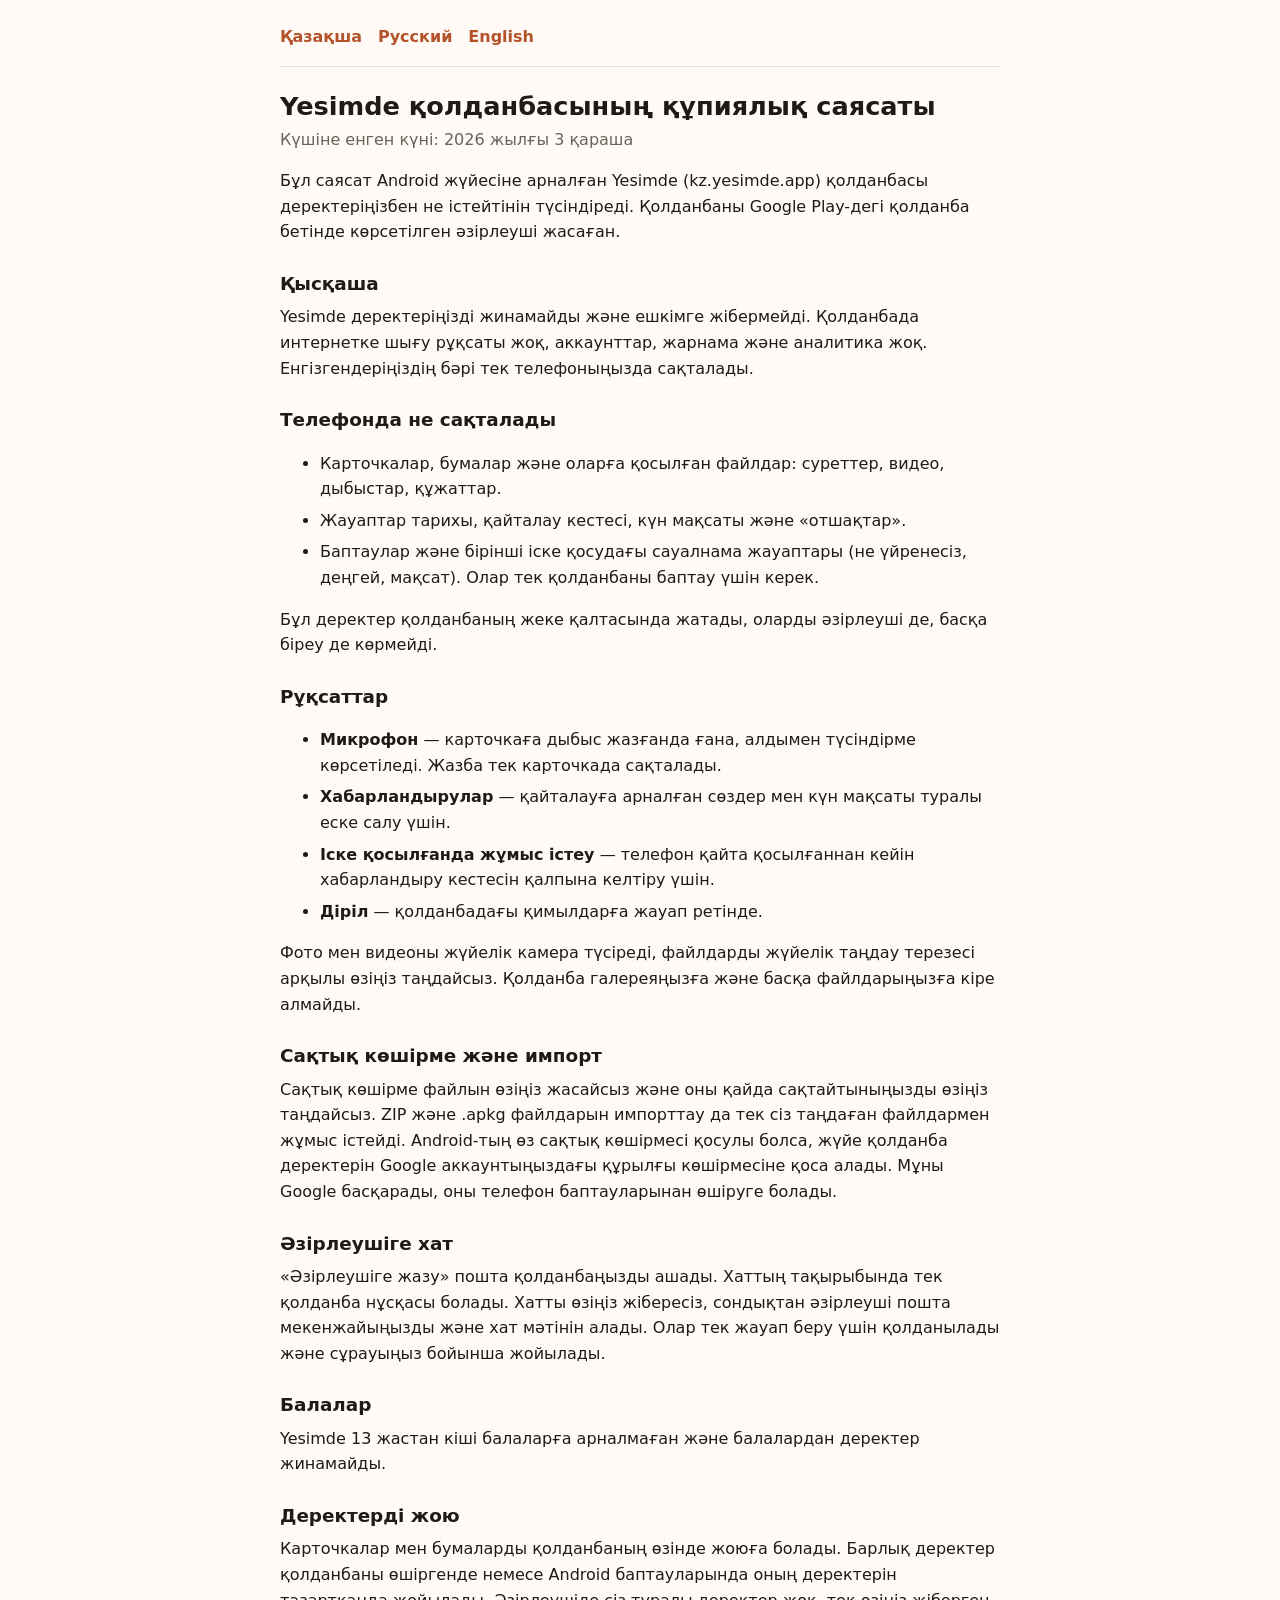
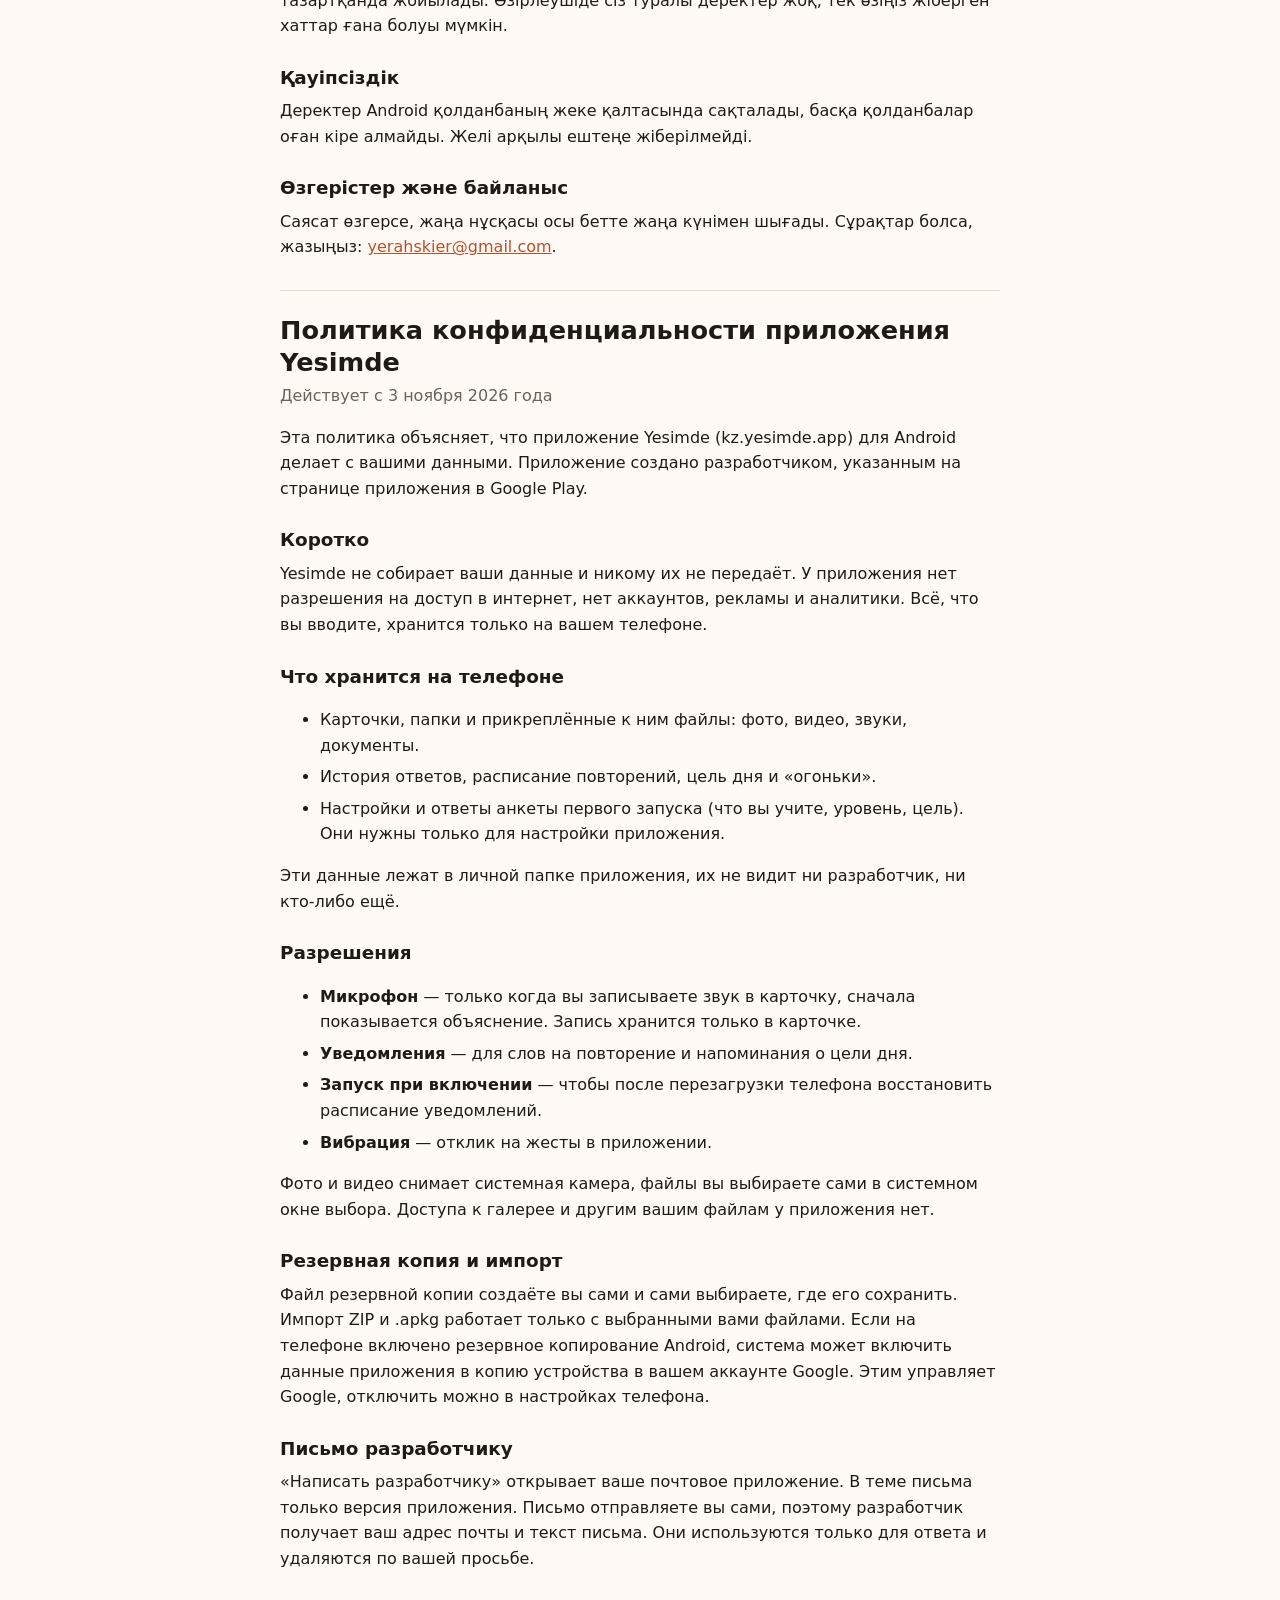
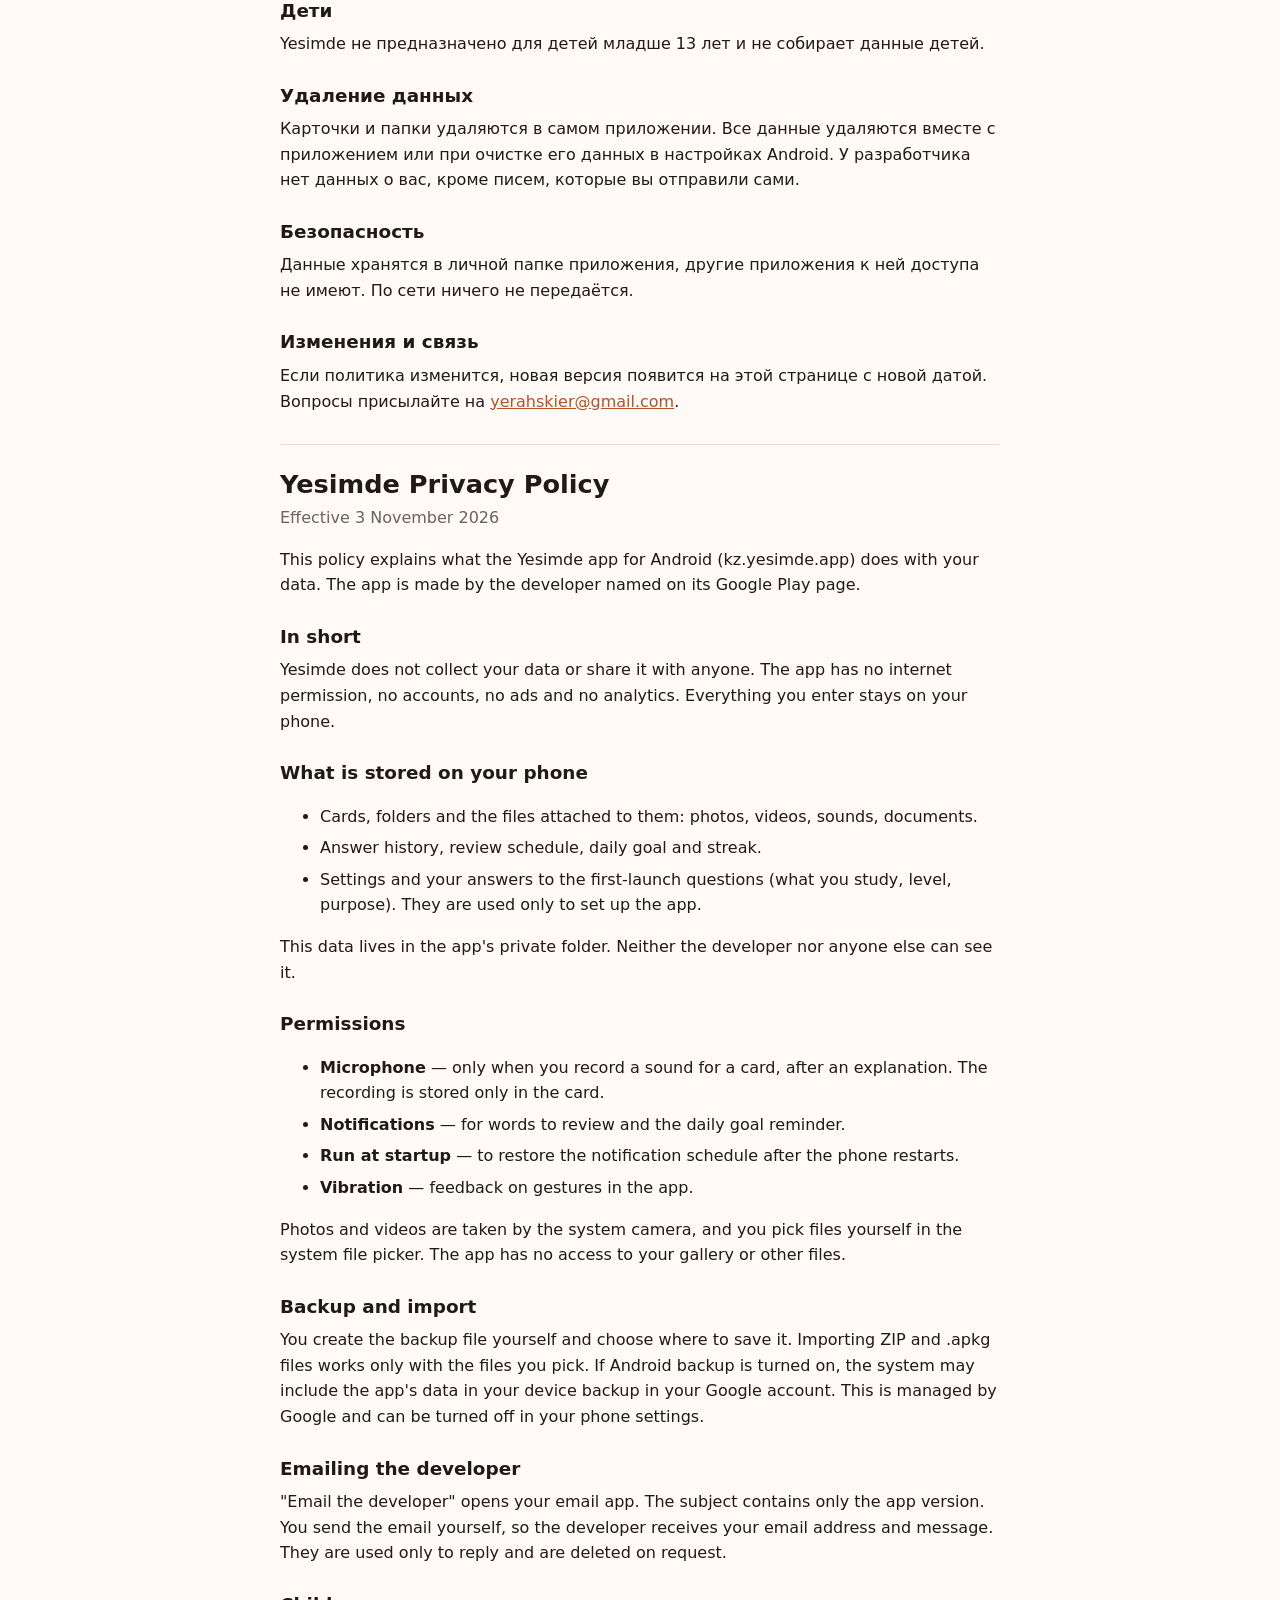
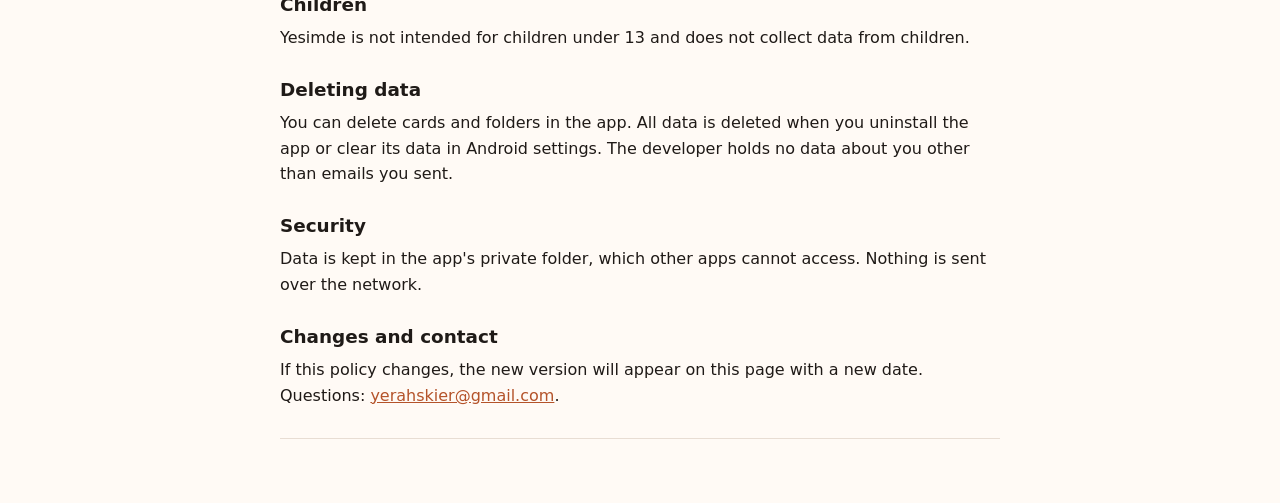
==== index.html @ 88458a56 "Политика конфиденциальности Yesimde" ====
<!doctype html>
<html lang="ru">
<head>
<meta charset="utf-8">
<meta name="viewport" content="width=device-width, initial-scale=1">
<title>Yesimde — Privacy Policy / Политика конфиденциальности / Құпиялық саясаты</title>
<style>
  :root { color-scheme: light dark; --text: #1f1a17; --muted: #6b625c; --bg: #fffaf5; --line: #e8ddd3; --accent: #b4532a; }
  @media (prefers-color-scheme: dark) { :root { --text: #f2ebe5; --muted: #b3a79e; --bg: #120b08; --line: #3a2a22; --accent: #f08a5d; } }
  body { margin: 0; background: var(--bg); color: var(--text); font: 16px/1.6 system-ui, -apple-system, "Segoe UI", Roboto, sans-serif; }
  main { max-width: 720px; margin: 0 auto; padding: 24px 16px 64px; }
  nav { display: flex; gap: 16px; padding-bottom: 16px; border-bottom: 1px solid var(--line); }
  nav a { color: var(--accent); font-weight: 600; text-decoration: none; }
  section { padding-top: 24px; border-bottom: 1px solid var(--line); padding-bottom: 24px; }
  h1 { font-size: 1.6em; margin: 0 0 4px; line-height: 1.25; }
  h2 { font-size: 1.15em; margin: 24px 0 4px; }
  p, li { margin: 6px 0; }
  .date { color: var(--muted); margin: 0 0 16px; }
  a { color: var(--accent); }
</style>
</head>
<body>
<main>
<nav><a href="#kk">Қазақша</a><a href="#ru">Русский</a><a href="#en">English</a></nav>

<section id="kk" lang="kk">
<h1>Yesimde қолданбасының құпиялық саясаты</h1>
<p class="date">Күшіне енген күні: 2026 жылғы 3 қараша</p>
<p>Бұл саясат Android жүйесіне арналған Yesimde (kz.yesimde.app) қолданбасы деректеріңізбен не істейтінін түсіндіреді. Қолданбаны Google Play-дегі қолданба бетінде көрсетілген әзірлеуші жасаған.</p>

<h2>Қысқаша</h2>
<p>Yesimde деректеріңізді жинамайды және ешкімге жібермейді. Қолданбада интернетке шығу рұқсаты жоқ, аккаунттар, жарнама және аналитика жоқ. Енгізгендеріңіздің бәрі тек телефоныңызда сақталады.</p>

<h2>Телефонда не сақталады</h2>
<ul>
<li>Карточкалар, бумалар және оларға қосылған файлдар: суреттер, видео, дыбыстар, құжаттар.</li>
<li>Жауаптар тарихы, қайталау кестесі, күн мақсаты және «отшақтар».</li>
<li>Баптаулар және бірінші іске қосудағы сауалнама жауаптары (не үйренесіз, деңгей, мақсат). Олар тек қолданбаны баптау үшін керек.</li>
</ul>
<p>Бұл деректер қолданбаның жеке қалтасында жатады, оларды әзірлеуші де, басқа біреу де көрмейді.</p>

<h2>Рұқсаттар</h2>
<ul>
<li><b>Микрофон</b> — карточкаға дыбыс жазғанда ғана, алдымен түсіндірме көрсетіледі. Жазба тек карточкада сақталады.</li>
<li><b>Хабарландырулар</b> — қайталауға арналған сөздер мен күн мақсаты туралы еске салу үшін.</li>
<li><b>Іске қосылғанда жұмыс істеу</b> — телефон қайта қосылғаннан кейін хабарландыру кестесін қалпына келтіру үшін.</li>
<li><b>Діріл</b> — қолданбадағы қимылдарға жауап ретінде.</li>
</ul>
<p>Фото мен видеоны жүйелік камера түсіреді, файлдарды жүйелік таңдау терезесі арқылы өзіңіз таңдайсыз. Қолданба галереяңызға және басқа файлдарыңызға кіре алмайды.</p>

<h2>Сақтық көшірме және импорт</h2>
<p>Сақтық көшірме файлын өзіңіз жасайсыз және оны қайда сақтайтыныңызды өзіңіз таңдайсыз. ZIP және .apkg файлдарын импорттау да тек сіз таңдаған файлдармен жұмыс істейді. Android-тың өз сақтық көшірмесі қосулы болса, жүйе қолданба деректерін Google аккаунтыңыздағы құрылғы көшірмесіне қоса алады. Мұны Google басқарады, оны телефон баптауларынан өшіруге болады.</p>

<h2>Әзірлеушіге хат</h2>
<p>«Әзірлеушіге жазу» пошта қолданбаңызды ашады. Хаттың тақырыбында тек қолданба нұсқасы болады. Хатты өзіңіз жібересіз, сондықтан әзірлеуші пошта мекенжайыңызды және хат мәтінін алады. Олар тек жауап беру үшін қолданылады және сұрауыңыз бойынша жойылады.</p>

<h2>Балалар</h2>
<p>Yesimde 13 жастан кіші балаларға арналмаған және балалардан деректер жинамайды.</p>

<h2>Деректерді жою</h2>
<p>Карточкалар мен бумаларды қолданбаның өзінде жоюға болады. Барлық деректер қолданбаны өшіргенде немесе Android баптауларында оның деректерін тазартқанда жойылады. Әзірлеушіде сіз туралы деректер жоқ, тек өзіңіз жіберген хаттар ғана болуы мүмкін.</p>

<h2>Қауіпсіздік</h2>
<p>Деректер Android қолданбаның жеке қалтасында сақталады, басқа қолданбалар оған кіре алмайды. Желі арқылы ештеңе жіберілмейді.</p>

<h2>Өзгерістер және байланыс</h2>
<p>Саясат өзгерсе, жаңа нұсқасы осы бетте жаңа күнімен шығады. Сұрақтар болса, жазыңыз: <a href="mailto:yerahskier@gmail.com">yerahskier@gmail.com</a>.</p>
</section>

<section id="ru" lang="ru">
<h1>Политика конфиденциальности приложения Yesimde</h1>
<p class="date">Действует с 3 ноября 2026 года</p>
<p>Эта политика объясняет, что приложение Yesimde (kz.yesimde.app) для Android делает с вашими данными. Приложение создано разработчиком, указанным на странице приложения в Google Play.</p>

<h2>Коротко</h2>
<p>Yesimde не собирает ваши данные и никому их не передаёт. У приложения нет разрешения на доступ в интернет, нет аккаунтов, рекламы и аналитики. Всё, что вы вводите, хранится только на вашем телефоне.</p>

<h2>Что хранится на телефоне</h2>
<ul>
<li>Карточки, папки и прикреплённые к ним файлы: фото, видео, звуки, документы.</li>
<li>История ответов, расписание повторений, цель дня и «огоньки».</li>
<li>Настройки и ответы анкеты первого запуска (что вы учите, уровень, цель). Они нужны только для настройки приложения.</li>
</ul>
<p>Эти данные лежат в личной папке приложения, их не видит ни разработчик, ни кто-либо ещё.</p>

<h2>Разрешения</h2>
<ul>
<li><b>Микрофон</b> — только когда вы записываете звук в карточку, сначала показывается объяснение. Запись хранится только в карточке.</li>
<li><b>Уведомления</b> — для слов на повторение и напоминания о цели дня.</li>
<li><b>Запуск при включении</b> — чтобы после перезагрузки телефона восстановить расписание уведомлений.</li>
<li><b>Вибрация</b> — отклик на жесты в приложении.</li>
</ul>
<p>Фото и видео снимает системная камера, файлы вы выбираете сами в системном окне выбора. Доступа к галерее и другим вашим файлам у приложения нет.</p>

<h2>Резервная копия и импорт</h2>
<p>Файл резервной копии создаёте вы сами и сами выбираете, где его сохранить. Импорт ZIP и .apkg работает только с выбранными вами файлами. Если на телефоне включено резервное копирование Android, система может включить данные приложения в копию устройства в вашем аккаунте Google. Этим управляет Google, отключить можно в настройках телефона.</p>

<h2>Письмо разработчику</h2>
<p>«Написать разработчику» открывает ваше почтовое приложение. В теме письма только версия приложения. Письмо отправляете вы сами, поэтому разработчик получает ваш адрес почты и текст письма. Они используются только для ответа и удаляются по вашей просьбе.</p>

<h2>Дети</h2>
<p>Yesimde не предназначено для детей младше 13 лет и не собирает данные детей.</p>

<h2>Удаление данных</h2>
<p>Карточки и папки удаляются в самом приложении. Все данные удаляются вместе с приложением или при очистке его данных в настройках Android. У разработчика нет данных о вас, кроме писем, которые вы отправили сами.</p>

<h2>Безопасность</h2>
<p>Данные хранятся в личной папке приложения, другие приложения к ней доступа не имеют. По сети ничего не передаётся.</p>

<h2>Изменения и связь</h2>
<p>Если политика изменится, новая версия появится на этой странице с новой датой. Вопросы присылайте на <a href="mailto:yerahskier@gmail.com">yerahskier@gmail.com</a>.</p>
</section>

<section id="en" lang="en">
<h1>Yesimde Privacy Policy</h1>
<p class="date">Effective 3 November 2026</p>
<p>This policy explains what the Yesimde app for Android (kz.yesimde.app) does with your data. The app is made by the developer named on its Google Play page.</p>

<h2>In short</h2>
<p>Yesimde does not collect your data or share it with anyone. The app has no internet permission, no accounts, no ads and no analytics. Everything you enter stays on your phone.</p>

<h2>What is stored on your phone</h2>
<ul>
<li>Cards, folders and the files attached to them: photos, videos, sounds, documents.</li>
<li>Answer history, review schedule, daily goal and streak.</li>
<li>Settings and your answers to the first-launch questions (what you study, level, purpose). They are used only to set up the app.</li>
</ul>
<p>This data lives in the app's private folder. Neither the developer nor anyone else can see it.</p>

<h2>Permissions</h2>
<ul>
<li><b>Microphone</b> — only when you record a sound for a card, after an explanation. The recording is stored only in the card.</li>
<li><b>Notifications</b> — for words to review and the daily goal reminder.</li>
<li><b>Run at startup</b> — to restore the notification schedule after the phone restarts.</li>
<li><b>Vibration</b> — feedback on gestures in the app.</li>
</ul>
<p>Photos and videos are taken by the system camera, and you pick files yourself in the system file picker. The app has no access to your gallery or other files.</p>

<h2>Backup and import</h2>
<p>You create the backup file yourself and choose where to save it. Importing ZIP and .apkg files works only with the files you pick. If Android backup is turned on, the system may include the app's data in your device backup in your Google account. This is managed by Google and can be turned off in your phone settings.</p>

<h2>Emailing the developer</h2>
<p>"Email the developer" opens your email app. The subject contains only the app version. You send the email yourself, so the developer receives your email address and message. They are used only to reply and are deleted on request.</p>

<h2>Children</h2>
<p>Yesimde is not intended for children under 13 and does not collect data from children.</p>

<h2>Deleting data</h2>
<p>You can delete cards and folders in the app. All data is deleted when you uninstall the app or clear its data in Android settings. The developer holds no data about you other than emails you sent.</p>

<h2>Security</h2>
<p>Data is kept in the app's private folder, which other apps cannot access. Nothing is sent over the network.</p>

<h2>Changes and contact</h2>
<p>If this policy changes, the new version will appear on this page with a new date. Questions: <a href="mailto:yerahskier@gmail.com">yerahskier@gmail.com</a>.</p>
</section>
</main>
</body>
</html>
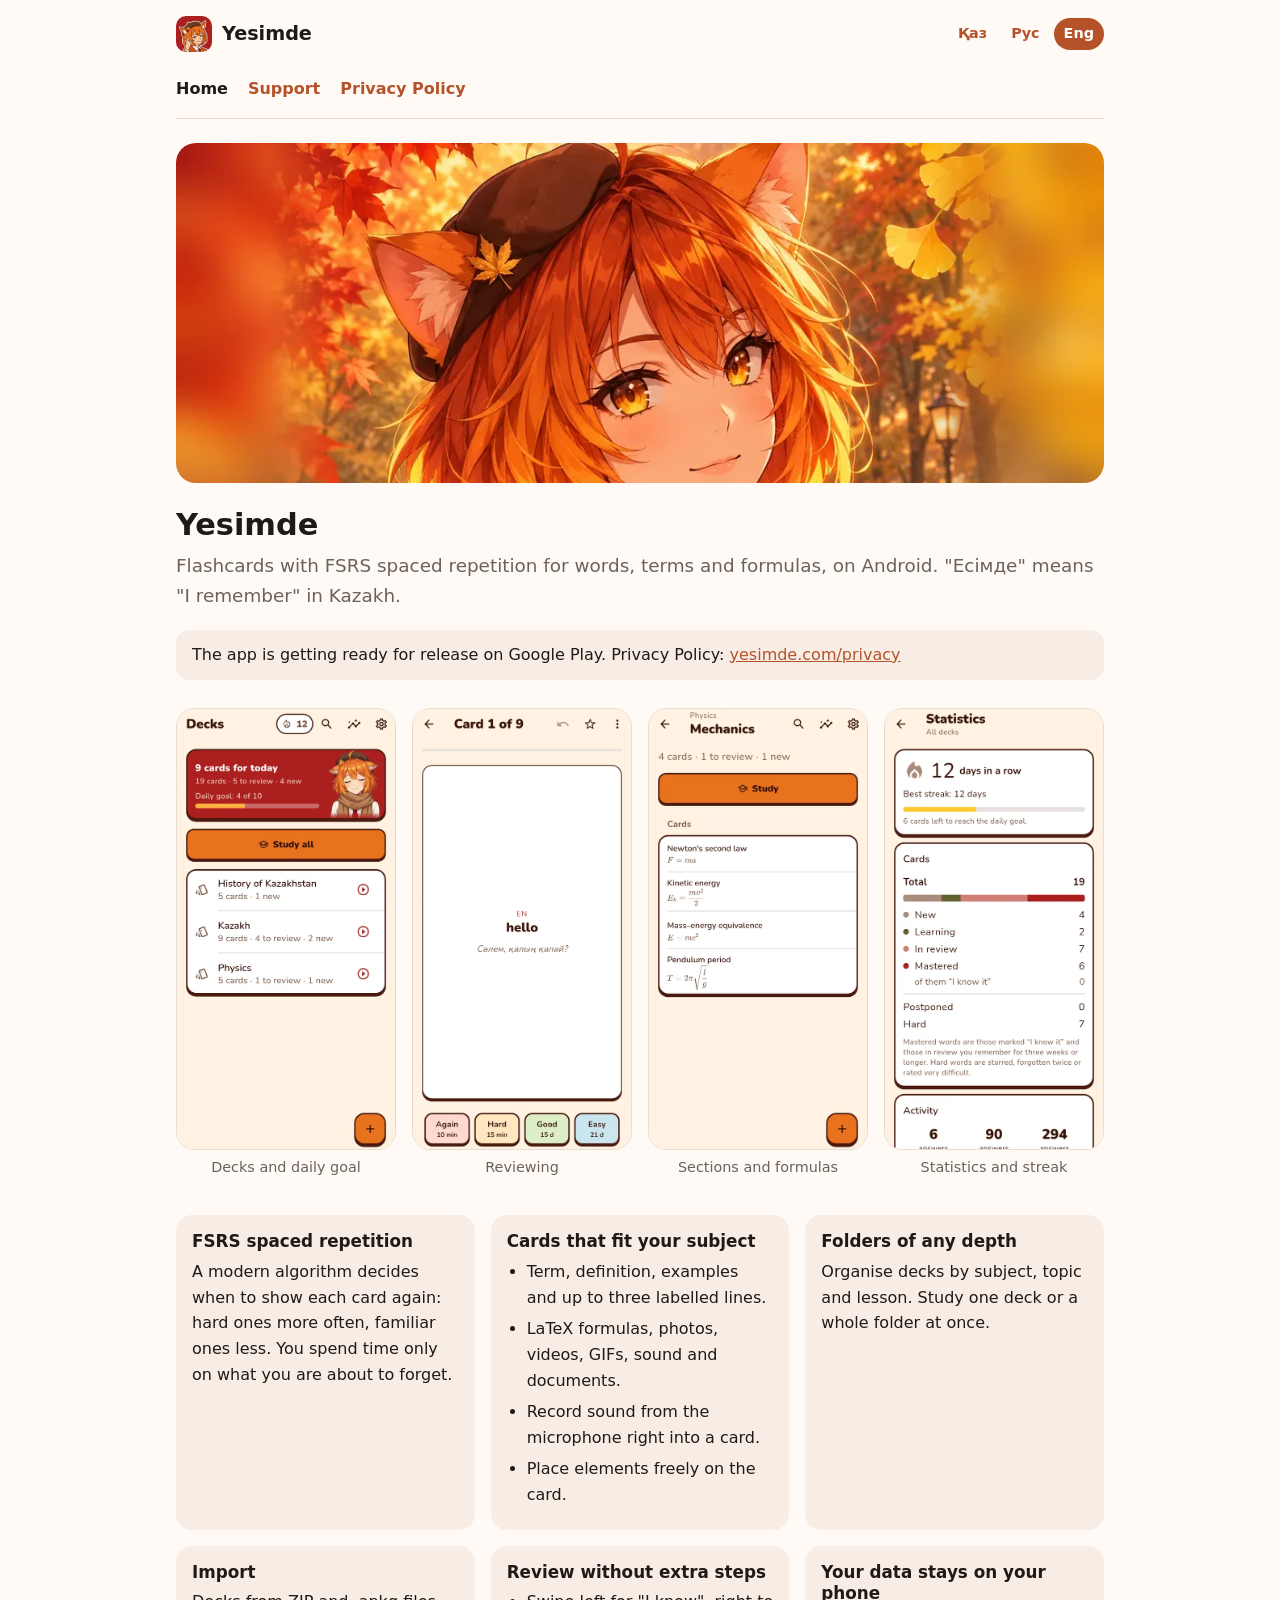
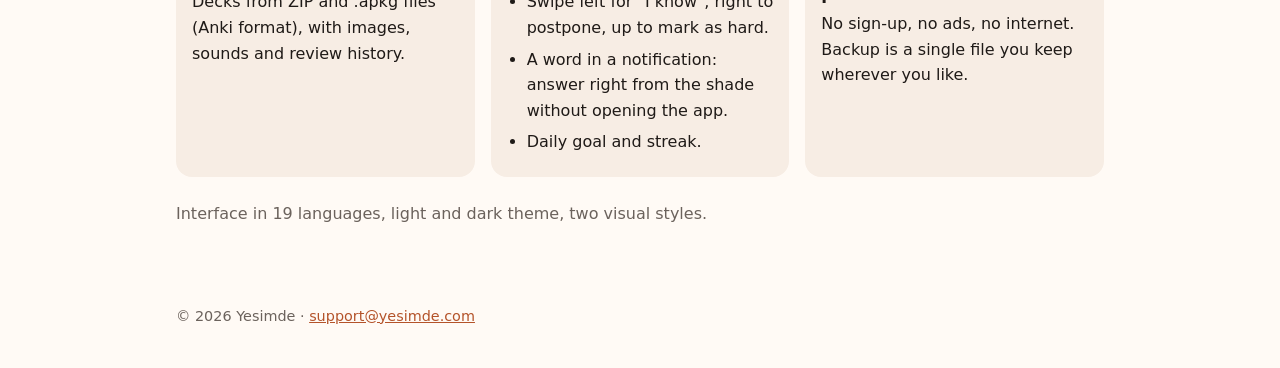
==== commit 7741d612: "Сайт: главная, поддержка, политика на /privacy/ - главная kk/ru/en со скриншотами в светлой и тёмной" ====
--- a/index.html
+++ b/index.html
@@ -3,157 +3,99 @@
 <head>
 <meta charset="utf-8">
 <meta name="viewport" content="width=device-width, initial-scale=1">
-<title>Yesimde — Privacy Policy / Политика конфиденциальности / Құпиялық саясаты</title>
-<style>
-  :root { color-scheme: light dark; --text: #1f1a17; --muted: #6b625c; --bg: #fffaf5; --line: #e8ddd3; --accent: #b4532a; }
-  @media (prefers-color-scheme: dark) { :root { --text: #f2ebe5; --muted: #b3a79e; --bg: #120b08; --line: #3a2a22; --accent: #f08a5d; } }
-  body { margin: 0; background: var(--bg); color: var(--text); font: 16px/1.6 system-ui, -apple-system, "Segoe UI", Roboto, sans-serif; }
-  main { max-width: 720px; margin: 0 auto; padding: 24px 16px 64px; }
-  nav { display: flex; gap: 16px; padding-bottom: 16px; border-bottom: 1px solid var(--line); }
-  nav a { color: var(--accent); font-weight: 600; text-decoration: none; }
-  section { padding-top: 24px; border-bottom: 1px solid var(--line); padding-bottom: 24px; }
-  h1 { font-size: 1.6em; margin: 0 0 4px; line-height: 1.25; }
-  h2 { font-size: 1.15em; margin: 24px 0 4px; }
-  p, li { margin: 6px 0; }
-  .date { color: var(--muted); margin: 0 0 16px; }
-  a { color: var(--accent); }
-</style>
+<title>Yesimde — карточки с интервальным повторением</title>
+<meta name="title-kk" content="Yesimde — аралықты қайталауы бар карточкалар">
+<meta name="title-ru" content="Yesimde — карточки с интервальным повторением">
+<meta name="title-en" content="Yesimde — flashcards with spaced repetition">
+<meta name="description" content="Yesimde: flashcards with FSRS spaced repetition for words, terms and formulas. Android app, no sign-up, no ads, no internet.">
+<link rel="icon" href="/favicon.png">
+<link rel="stylesheet" href="/style.css">
+<script src="/site.js" defer></script>
 </head>
 <body>
+<header class="top">
+  <a class="brand" href="/"><img src="/img/icon.png" alt="" width="36" height="36">Yesimde</a>
+  <nav class="langs" aria-label="Language"><a href="#kk" lang="kk">Қаз</a><a href="#ru" lang="ru">Рус</a><a href="#en" lang="en">Eng</a></nav>
+</header>
+
 <main>
-<nav><a href="#kk">Қазақша</a><a href="#ru">Русский</a><a href="#en">English</a></nav>
 
-<section id="kk" lang="kk">
-<h1>Yesimde қолданбасының құпиялық саясаты</h1>
-<p class="date">Күшіне енген күні: 2026 жылғы 3 қараша</p>
-<p>Бұл саясат Android жүйесіне арналған Yesimde (kz.yesimde.app) қолданбасы деректеріңізбен не істейтінін түсіндіреді. Қолданбаны Google Play-дегі қолданба бетінде көрсетілген әзірлеуші жасаған.</p>
+<section class="lang-section" id="kk" lang="kk" data-l="kk">
+<nav class="pages"><a data-page="/" href="/#kk" aria-current="page">Басты бет</a><a data-page="/support/" href="/support/#kk">Қолдау</a><a data-page="/privacy/" href="/privacy/#kk">Құпиялық саясаты</a></nav>
+<div class="hero"><img src="/img/banner.webp" alt="" width="1024" height="500"></div>
+<h1>Yesimde</h1>
+<p class="lead">Сөздерге, терминдерге және формулаларға FSRS аралықты қайталауы бар Android карточкалары. Жатқа білу керек нәрсенің бәрін ұзақ есте сақтауға көмектеседі.</p>
+<p class="notice">Қолданба Google Play-ге шығуға дайындалып жатыр. Құпиялық саясаты: <a data-page="/privacy/" href="/privacy/#kk">yesimde.com/privacy</a></p>
 
-<h2>Қысқаша</h2>
-<p>Yesimde деректеріңізді жинамайды және ешкімге жібермейді. Қолданбада интернетке шығу рұқсаты жоқ, аккаунттар, жарнама және аналитика жоқ. Енгізгендеріңіздің бәрі тек телефоныңызда сақталады.</p>
+<div class="shots">
+  <figure><picture><source srcset="/img/shots/kk-1-dark.webp" media="(prefers-color-scheme: dark)"><img src="/img/shots/kk-1-light.webp" alt="Жинақтар мен күндік мақсат" width="540" height="1087" loading="lazy"></picture><figcaption>Жинақтар және күндік мақсат</figcaption></figure>
+  <figure><picture><source srcset="/img/shots/kk-2-dark.webp" media="(prefers-color-scheme: dark)"><img src="/img/shots/kk-2-light.webp" alt="Карточканың сырты және бағалау батырмалары" width="540" height="1087" loading="lazy"></picture><figcaption>Қайталау</figcaption></figure>
+  <figure><picture><source srcset="/img/shots/kk-3-dark.webp" media="(prefers-color-scheme: dark)"><img src="/img/shots/kk-3-light.webp" alt="Формулалары бар карточкалар тізімі" width="540" height="1087" loading="lazy"></picture><figcaption>Бөлімдер мен формулалар</figcaption></figure>
+  <figure><picture><source srcset="/img/shots/kk-4-dark.webp" media="(prefers-color-scheme: dark)"><img src="/img/shots/kk-4-light.webp" alt="Статистика және күндер сериясы" width="540" height="1087" loading="lazy"></picture><figcaption>Статистика және серия</figcaption></figure>
+</div>
 
-<h2>Телефонда не сақталады</h2>
-<ul>
-<li>Карточкалар, бумалар және оларға қосылған файлдар: суреттер, видео, дыбыстар, құжаттар.</li>
-<li>Жауаптар тарихы, қайталау кестесі, күн мақсаты және «отшақтар».</li>
-<li>Баптаулар және бірінші іске қосудағы сауалнама жауаптары (не үйренесіз, деңгей, мақсат). Олар тек қолданбаны баптау үшін керек.</li>
-</ul>
-<p>Бұл деректер қолданбаның жеке қалтасында жатады, оларды әзірлеуші де, басқа біреу де көрмейді.</p>
-
-<h2>Рұқсаттар</h2>
-<ul>
-<li><b>Микрофон</b> — карточкаға дыбыс жазғанда ғана, алдымен түсіндірме көрсетіледі. Жазба тек карточкада сақталады.</li>
-<li><b>Хабарландырулар</b> — қайталауға арналған сөздер мен күн мақсаты туралы еске салу үшін.</li>
-<li><b>Іске қосылғанда жұмыс істеу</b> — телефон қайта қосылғаннан кейін хабарландыру кестесін қалпына келтіру үшін.</li>
-<li><b>Діріл</b> — қолданбадағы қимылдарға жауап ретінде.</li>
-</ul>
-<p>Фото мен видеоны жүйелік камера түсіреді, файлдарды жүйелік таңдау терезесі арқылы өзіңіз таңдайсыз. Қолданба галереяңызға және басқа файлдарыңызға кіре алмайды.</p>
-
-<h2>Сақтық көшірме және импорт</h2>
-<p>Сақтық көшірме файлын өзіңіз жасайсыз және оны қайда сақтайтыныңызды өзіңіз таңдайсыз. ZIP және .apkg файлдарын импорттау да тек сіз таңдаған файлдармен жұмыс істейді. Android-тың өз сақтық көшірмесі қосулы болса, жүйе қолданба деректерін Google аккаунтыңыздағы құрылғы көшірмесіне қоса алады. Мұны Google басқарады, оны телефон баптауларынан өшіруге болады.</p>
-
-<h2>Әзірлеушіге хат</h2>
-<p>«Әзірлеушіге жазу» пошта қолданбаңызды ашады. Хаттың тақырыбында тек қолданба нұсқасы болады. Хатты өзіңіз жібересіз, сондықтан әзірлеуші пошта мекенжайыңызды және хат мәтінін алады. Олар тек жауап беру үшін қолданылады және сұрауыңыз бойынша жойылады.</p>
-
-<h2>Балалар</h2>
-<p>Yesimde 13 жастан кіші балаларға арналмаған және балалардан деректер жинамайды.</p>
-
-<h2>Деректерді жою</h2>
-<p>Карточкалар мен бумаларды қолданбаның өзінде жоюға болады. Барлық деректер қолданбаны өшіргенде немесе Android баптауларында оның деректерін тазартқанда жойылады. Әзірлеушіде сіз туралы деректер жоқ, тек өзіңіз жіберген хаттар ғана болуы мүмкін.</p>
-
-<h2>Қауіпсіздік</h2>
-<p>Деректер Android қолданбаның жеке қалтасында сақталады, басқа қолданбалар оған кіре алмайды. Желі арқылы ештеңе жіберілмейді.</p>
-
-<h2>Өзгерістер және байланыс</h2>
-<p>Саясат өзгерсе, жаңа нұсқасы осы бетте жаңа күнімен шығады. Сұрақтар болса, жазыңыз: <a href="mailto:yerahskier@gmail.com">yerahskier@gmail.com</a>.</p>
+<div class="features">
+  <div><h2>FSRS бойынша қайталау</h2><p>Заманауи алгоритм карточканы қашан қайта көрсету керегін өзі шешеді: қиындары жиірек, таныстары сирек. Уақытыңыз тек ұмытылуға жақын нәрсеге кетеді.</p></div>
+  <div><h2>Пәніңізге лайық карточкалар</h2><ul><li>Термин, анықтама, мысалдар және үш қолтаңбалы жолға дейін.</li><li>LaTeX формулалары, фото, видео, гифтер, дыбыс және құжаттар.</li><li>Микрофоннан дыбысты тікелей карточкаға жазу.</li><li>Элементтерді еркін орналастыру.</li></ul></div>
+  <div><h2>Кез келген тереңдіктегі бумалар</h2><p>Жинақтарды пәндер, тақырыптар және сабақтар бойынша реттеңіз. Бір жинақты немесе бүкіл буманы бірден оқыңыз.</p></div>
+  <div><h2>Импорт</h2><p>ZIP және .apkg (Anki пішімі) файлдарынан жинақтар — суреттерімен, дыбыстарымен және жауаптар тарихымен.</p></div>
+  <div><h2>Артық қимылсыз қайталау</h2><ul><li>Солға сырғыту — «білемін», оңға — «кейінге қалдыру», жоғары — «қиындарға».</li><li>Хабарландырудағы сөз: қолданбаны ашпай-ақ жауап беріңіз.</li><li>Күндік мақсат және күндер сериясы.</li></ul></div>
+  <div><h2>Деректеріңіз — өз телефоныңызда</h2><p>Тіркелусіз, жарнамасыз және интернетсіз. Сақтық көшірме — өзіңіз қалаған жерде сақтайтын бір файл.</p></div>
+</div>
+<p class="muted">Интерфейс 19 тілде, ашық және қараңғы тақырып, безендірудің екі стилі.</p>
 </section>
 
-<section id="ru" lang="ru">
-<h1>Политика конфиденциальности приложения Yesimde</h1>
-<p class="date">Действует с 3 ноября 2026 года</p>
-<p>Эта политика объясняет, что приложение Yesimde (kz.yesimde.app) для Android делает с вашими данными. Приложение создано разработчиком, указанным на странице приложения в Google Play.</p>
+<section class="lang-section" id="ru" lang="ru" data-l="ru">
+<nav class="pages"><a data-page="/" href="/#ru" aria-current="page">Главная</a><a data-page="/support/" href="/support/#ru">Поддержка</a><a data-page="/privacy/" href="/privacy/#ru">Политика конфиденциальности</a></nav>
+<div class="hero"><img src="/img/banner.webp" alt="" width="1024" height="500"></div>
+<h1>Yesimde</h1>
+<p class="lead">Карточки с интервальным повторением FSRS для слов, терминов и формул на Android. «Есімде» по-казахски — «помню».</p>
+<p class="notice">Приложение готовится к выходу в Google Play. Политика конфиденциальности: <a data-page="/privacy/" href="/privacy/#ru">yesimde.com/privacy</a></p>
 
-<h2>Коротко</h2>
-<p>Yesimde не собирает ваши данные и никому их не передаёт. У приложения нет разрешения на доступ в интернет, нет аккаунтов, рекламы и аналитики. Всё, что вы вводите, хранится только на вашем телефоне.</p>
+<div class="shots">
+  <figure><picture><source srcset="/img/shots/ru-1-dark.webp" media="(prefers-color-scheme: dark)"><img src="/img/shots/ru-1-light.webp" alt="Колоды и цель дня на главном экране" width="540" height="1087" loading="lazy"></picture><figcaption>Колоды и цель дня</figcaption></figure>
+  <figure><picture><source srcset="/img/shots/ru-2-dark.webp" media="(prefers-color-scheme: dark)"><img src="/img/shots/ru-2-light.webp" alt="Оборот карточки и кнопки оценки" width="540" height="1087" loading="lazy"></picture><figcaption>Повторение</figcaption></figure>
+  <figure><picture><source srcset="/img/shots/ru-3-dark.webp" media="(prefers-color-scheme: dark)"><img src="/img/shots/ru-3-light.webp" alt="Список карточек с формулами" width="540" height="1087" loading="lazy"></picture><figcaption>Разделы и формулы</figcaption></figure>
+  <figure><picture><source srcset="/img/shots/ru-4-dark.webp" media="(prefers-color-scheme: dark)"><img src="/img/shots/ru-4-light.webp" alt="Статистика и серия дней" width="540" height="1087" loading="lazy"></picture><figcaption>Статистика и серия</figcaption></figure>
+</div>
 
-<h2>Что хранится на телефоне</h2>
-<ul>
-<li>Карточки, папки и прикреплённые к ним файлы: фото, видео, звуки, документы.</li>
-<li>История ответов, расписание повторений, цель дня и «огоньки».</li>
-<li>Настройки и ответы анкеты первого запуска (что вы учите, уровень, цель). Они нужны только для настройки приложения.</li>
-</ul>
-<p>Эти данные лежат в личной папке приложения, их не видит ни разработчик, ни кто-либо ещё.</p>
-
-<h2>Разрешения</h2>
-<ul>
-<li><b>Микрофон</b> — только когда вы записываете звук в карточку, сначала показывается объяснение. Запись хранится только в карточке.</li>
-<li><b>Уведомления</b> — для слов на повторение и напоминания о цели дня.</li>
-<li><b>Запуск при включении</b> — чтобы после перезагрузки телефона восстановить расписание уведомлений.</li>
-<li><b>Вибрация</b> — отклик на жесты в приложении.</li>
-</ul>
-<p>Фото и видео снимает системная камера, файлы вы выбираете сами в системном окне выбора. Доступа к галерее и другим вашим файлам у приложения нет.</p>
-
-<h2>Резервная копия и импорт</h2>
-<p>Файл резервной копии создаёте вы сами и сами выбираете, где его сохранить. Импорт ZIP и .apkg работает только с выбранными вами файлами. Если на телефоне включено резервное копирование Android, система может включить данные приложения в копию устройства в вашем аккаунте Google. Этим управляет Google, отключить можно в настройках телефона.</p>
-
-<h2>Письмо разработчику</h2>
-<p>«Написать разработчику» открывает ваше почтовое приложение. В теме письма только версия приложения. Письмо отправляете вы сами, поэтому разработчик получает ваш адрес почты и текст письма. Они используются только для ответа и удаляются по вашей просьбе.</p>
-
-<h2>Дети</h2>
-<p>Yesimde не предназначено для детей младше 13 лет и не собирает данные детей.</p>
-
-<h2>Удаление данных</h2>
-<p>Карточки и папки удаляются в самом приложении. Все данные удаляются вместе с приложением или при очистке его данных в настройках Android. У разработчика нет данных о вас, кроме писем, которые вы отправили сами.</p>
-
-<h2>Безопасность</h2>
-<p>Данные хранятся в личной папке приложения, другие приложения к ней доступа не имеют. По сети ничего не передаётся.</p>
-
-<h2>Изменения и связь</h2>
-<p>Если политика изменится, новая версия появится на этой странице с новой датой. Вопросы присылайте на <a href="mailto:yerahskier@gmail.com">yerahskier@gmail.com</a>.</p>
+<div class="features">
+  <div><h2>Повторение по FSRS</h2><p>Современный алгоритм сам решает, когда показать карточку снова: трудные чаще, знакомые реже. Вы тратите время только на то, что вот-вот забудется.</p></div>
+  <div><h2>Карточки под ваш предмет</h2><ul><li>Термин, определение, примеры и до трёх подписанных строк.</li><li>Формулы LaTeX, фото, видео, гифки, звук и документы.</li><li>Запись звука с микрофона прямо в карточку.</li><li>Свободная расстановка элементов на карточке.</li></ul></div>
+  <div><h2>Папки любой глубины</h2><p>Раскладывайте колоды по предметам, темам и урокам. Учите одну колоду или всю папку сразу.</p></div>
+  <div><h2>Импорт</h2><p>Колоды из ZIP и файлов .apkg (формат Anki), вместе с картинками, звуками и историей ответов.</p></div>
+  <div><h2>Повторение без лишних движений</h2><ul><li>Свайп влево — «знаю», вправо — «отложить», вверх — «в трудные».</li><li>Слово в уведомлении: ответьте прямо из шторки, не открывая приложение.</li><li>Цель на день и серия дней.</li></ul></div>
+  <div><h2>Ваши данные — на вашем телефоне</h2><p>Без регистрации, рекламы и интернета. Резервная копия одним файлом, который вы храните где хотите.</p></div>
+</div>
+<p class="muted">Интерфейс на 19 языках, светлая и тёмная тема, два стиля оформления.</p>
 </section>
 
-<section id="en" lang="en">
-<h1>Yesimde Privacy Policy</h1>
-<p class="date">Effective 3 November 2026</p>
-<p>This policy explains what the Yesimde app for Android (kz.yesimde.app) does with your data. The app is made by the developer named on its Google Play page.</p>
+<section class="lang-section" id="en" lang="en" data-l="en">
+<nav class="pages"><a data-page="/" href="/#en" aria-current="page">Home</a><a data-page="/support/" href="/support/#en">Support</a><a data-page="/privacy/" href="/privacy/#en">Privacy Policy</a></nav>
+<div class="hero"><img src="/img/banner.webp" alt="" width="1024" height="500"></div>
+<h1>Yesimde</h1>
+<p class="lead">Flashcards with FSRS spaced repetition for words, terms and formulas, on Android. "Есімде" means "I remember" in Kazakh.</p>
+<p class="notice">The app is getting ready for release on Google Play. Privacy Policy: <a data-page="/privacy/" href="/privacy/#en">yesimde.com/privacy</a></p>
 
-<h2>In short</h2>
-<p>Yesimde does not collect your data or share it with anyone. The app has no internet permission, no accounts, no ads and no analytics. Everything you enter stays on your phone.</p>
+<div class="shots">
+  <figure><picture><source srcset="/img/shots/en-1-dark.webp" media="(prefers-color-scheme: dark)"><img src="/img/shots/en-1-light.webp" alt="Decks and the daily goal on the home screen" width="540" height="1087" loading="lazy"></picture><figcaption>Decks and daily goal</figcaption></figure>
+  <figure><picture><source srcset="/img/shots/en-2-dark.webp" media="(prefers-color-scheme: dark)"><img src="/img/shots/en-2-light.webp" alt="The back of a card with rating buttons" width="540" height="1087" loading="lazy"></picture><figcaption>Reviewing</figcaption></figure>
+  <figure><picture><source srcset="/img/shots/en-3-dark.webp" media="(prefers-color-scheme: dark)"><img src="/img/shots/en-3-light.webp" alt="A list of cards with formulas" width="540" height="1087" loading="lazy"></picture><figcaption>Sections and formulas</figcaption></figure>
+  <figure><picture><source srcset="/img/shots/en-4-dark.webp" media="(prefers-color-scheme: dark)"><img src="/img/shots/en-4-light.webp" alt="Statistics and the streak" width="540" height="1087" loading="lazy"></picture><figcaption>Statistics and streak</figcaption></figure>
+</div>
 
-<h2>What is stored on your phone</h2>
-<ul>
-<li>Cards, folders and the files attached to them: photos, videos, sounds, documents.</li>
-<li>Answer history, review schedule, daily goal and streak.</li>
-<li>Settings and your answers to the first-launch questions (what you study, level, purpose). They are used only to set up the app.</li>
-</ul>
-<p>This data lives in the app's private folder. Neither the developer nor anyone else can see it.</p>
+<div class="features">
+  <div><h2>FSRS spaced repetition</h2><p>A modern algorithm decides when to show each card again: hard ones more often, familiar ones less. You spend time only on what you are about to forget.</p></div>
+  <div><h2>Cards that fit your subject</h2><ul><li>Term, definition, examples and up to three labelled lines.</li><li>LaTeX formulas, photos, videos, GIFs, sound and documents.</li><li>Record sound from the microphone right into a card.</li><li>Place elements freely on the card.</li></ul></div>
+  <div><h2>Folders of any depth</h2><p>Organise decks by subject, topic and lesson. Study one deck or a whole folder at once.</p></div>
+  <div><h2>Import</h2><p>Decks from ZIP and .apkg files (Anki format), with images, sounds and review history.</p></div>
+  <div><h2>Review without extra steps</h2><ul><li>Swipe left for "I know", right to postpone, up to mark as hard.</li><li>A word in a notification: answer right from the shade without opening the app.</li><li>Daily goal and streak.</li></ul></div>
+  <div><h2>Your data stays on your phone</h2><p>No sign-up, no ads, no internet. Backup is a single file you keep wherever you like.</p></div>
+</div>
+<p class="muted">Interface in 19 languages, light and dark theme, two visual styles.</p>
+</section>
 
-<h2>Permissions</h2>
-<ul>
-<li><b>Microphone</b> — only when you record a sound for a card, after an explanation. The recording is stored only in the card.</li>
-<li><b>Notifications</b> — for words to review and the daily goal reminder.</li>
-<li><b>Run at startup</b> — to restore the notification schedule after the phone restarts.</li>
-<li><b>Vibration</b> — feedback on gestures in the app.</li>
-</ul>
-<p>Photos and videos are taken by the system camera, and you pick files yourself in the system file picker. The app has no access to your gallery or other files.</p>
-
-<h2>Backup and import</h2>
-<p>You create the backup file yourself and choose where to save it. Importing ZIP and .apkg files works only with the files you pick. If Android backup is turned on, the system may include the app's data in your device backup in your Google account. This is managed by Google and can be turned off in your phone settings.</p>
-
-<h2>Emailing the developer</h2>
-<p>"Email the developer" opens your email app. The subject contains only the app version. You send the email yourself, so the developer receives your email address and message. They are used only to reply and are deleted on request.</p>
-
-<h2>Children</h2>
-<p>Yesimde is not intended for children under 13 and does not collect data from children.</p>
-
-<h2>Deleting data</h2>
-<p>You can delete cards and folders in the app. All data is deleted when you uninstall the app or clear its data in Android settings. The developer holds no data about you other than emails you sent.</p>
-
-<h2>Security</h2>
-<p>Data is kept in the app's private folder, which other apps cannot access. Nothing is sent over the network.</p>
-
-<h2>Changes and contact</h2>
-<p>If this policy changes, the new version will appear on this page with a new date. Questions: <a href="mailto:yerahskier@gmail.com">yerahskier@gmail.com</a>.</p>
-</section>
 </main>
+<footer>© 2026 Yesimde · <a href="mailto:support@yesimde.com">support@yesimde.com</a></footer>
 </body>
 </html>
--- a/style.css
+++ b/style.css
@@ -0,0 +1,171 @@
+/* Yesimde: общий стиль сайта. Палитра как в приложении, тема по системе. */
+:root {
+  color-scheme: light dark;
+  --text: #1f1a17;
+  --muted: #6b625c;
+  --bg: #fffaf5;
+  --surface: #f7ede4;
+  --line: #e8ddd3;
+  --accent: #b4532a;
+  --on-accent: #ffffff;
+}
+@media (prefers-color-scheme: dark) {
+  :root {
+    --text: #f2ebe5;
+    --muted: #b3a79e;
+    --bg: #120b08;
+    --surface: #1f1510;
+    --line: #3a2a22;
+    --accent: #f08a5d;
+    --on-accent: #1f0d05;
+  }
+}
+
+* { box-sizing: border-box; }
+html { -webkit-text-size-adjust: 100%; }
+body {
+  margin: 0;
+  background: var(--bg);
+  color: var(--text);
+  font: 16px/1.6 system-ui, -apple-system, "Segoe UI", Roboto, sans-serif;
+}
+a { color: var(--accent); }
+img { max-width: 100%; display: block; }
+
+/* Шапка: значок, название, языки. */
+.top {
+  max-width: 960px;
+  margin: 0 auto;
+  padding: 16px;
+  display: flex;
+  align-items: center;
+  gap: 12px;
+  flex-wrap: wrap;
+}
+.brand {
+  display: flex;
+  align-items: center;
+  gap: 10px;
+  color: var(--text);
+  text-decoration: none;
+  font-weight: 700;
+  font-size: 1.2em;
+  margin-right: auto;
+}
+.brand img { width: 36px; height: 36px; border-radius: 10px; }
+.langs { display: flex; gap: 4px; }
+.langs a {
+  padding: 4px 10px;
+  border-radius: 999px;
+  text-decoration: none;
+  font-weight: 600;
+  font-size: 0.9em;
+}
+.langs a[aria-current="true"] { background: var(--accent); color: var(--on-accent); }
+
+/* Языковые разделы. Со скриптом виден только выбранный, без него — все подряд. */
+html[data-lang="kk"] [data-l]:not([data-l="kk"]),
+html[data-lang="ru"] [data-l]:not([data-l="ru"]),
+html[data-lang="en"] [data-l]:not([data-l="en"]) { display: none; }
+/* Якорь языка (#ru) выбирает раздел, а не место: страница остаётся вверху, с шапкой. */
+html[data-lang] .lang-section { border-bottom: 0; scroll-margin-top: 100vh; }
+
+.lang-section {
+  max-width: 960px;
+  margin: 0 auto;
+  padding: 0 16px 48px;
+  border-bottom: 1px solid var(--line);
+}
+.pages {
+  display: flex;
+  gap: 20px;
+  flex-wrap: wrap;
+  padding: 8px 0 16px;
+  border-bottom: 1px solid var(--line);
+  margin-bottom: 24px;
+}
+.pages a { font-weight: 600; text-decoration: none; }
+.pages a[aria-current="page"] { color: var(--text); }
+
+h1 { font-size: 1.9em; line-height: 1.2; margin: 0 0 8px; }
+h2 { font-size: 1.2em; margin: 28px 0 6px; line-height: 1.3; }
+p, li { margin: 6px 0; }
+.lead { font-size: 1.15em; color: var(--muted); margin: 0 0 20px; }
+.muted { color: var(--muted); }
+
+/* Главная. */
+.hero {
+  border-radius: 20px;
+  overflow: hidden;
+  aspect-ratio: 1024 / 500;
+  max-height: 340px;
+  width: 100%;
+  margin: 0 0 24px;
+  background: var(--surface);
+}
+.hero img { width: 100%; height: 100%; object-fit: cover; object-position: 50% 30%; }
+.notice {
+  background: var(--surface);
+  border-radius: 14px;
+  padding: 12px 16px;
+  margin: 0 0 24px;
+}
+.shots {
+  display: grid;
+  grid-auto-flow: column;
+  grid-auto-columns: minmax(180px, 1fr);
+  gap: 16px;
+  overflow-x: auto;
+  scroll-snap-type: x mandatory;
+  padding: 4px 0 12px;
+  margin: 8px 0 8px;
+}
+.shots figure { margin: 0; scroll-snap-align: start; }
+.shots img {
+  width: 100%;
+  height: auto;
+  aspect-ratio: 540 / 1087;
+  border-radius: 18px;
+  border: 1px solid var(--line);
+  background: var(--surface);
+}
+.shots figcaption { font-size: 0.9em; color: var(--muted); margin-top: 6px; text-align: center; }
+.features {
+  display: grid;
+  grid-template-columns: repeat(auto-fit, minmax(260px, 1fr));
+  gap: 16px;
+  margin: 24px 0;
+}
+.features div { background: var(--surface); border-radius: 16px; padding: 16px; }
+.features h2 { margin: 0 0 6px; font-size: 1.05em; }
+.features ul { margin: 0; padding-left: 20px; }
+
+/* Поддержка. */
+.mail {
+  display: inline-block;
+  font-size: 1.15em;
+  font-weight: 700;
+  padding: 10px 18px;
+  border-radius: 999px;
+  background: var(--accent);
+  color: var(--on-accent);
+  text-decoration: none;
+  margin: 4px 0 8px;
+}
+details {
+  border-bottom: 1px solid var(--line);
+  padding: 10px 0;
+}
+summary { cursor: pointer; font-weight: 600; }
+details > :not(summary) { margin-top: 8px; }
+
+/* Политика. */
+.date { color: var(--muted); margin: 0 0 16px; }
+
+footer {
+  max-width: 960px;
+  margin: 0 auto;
+  padding: 24px 16px 40px;
+  color: var(--muted);
+  font-size: 0.9em;
+}
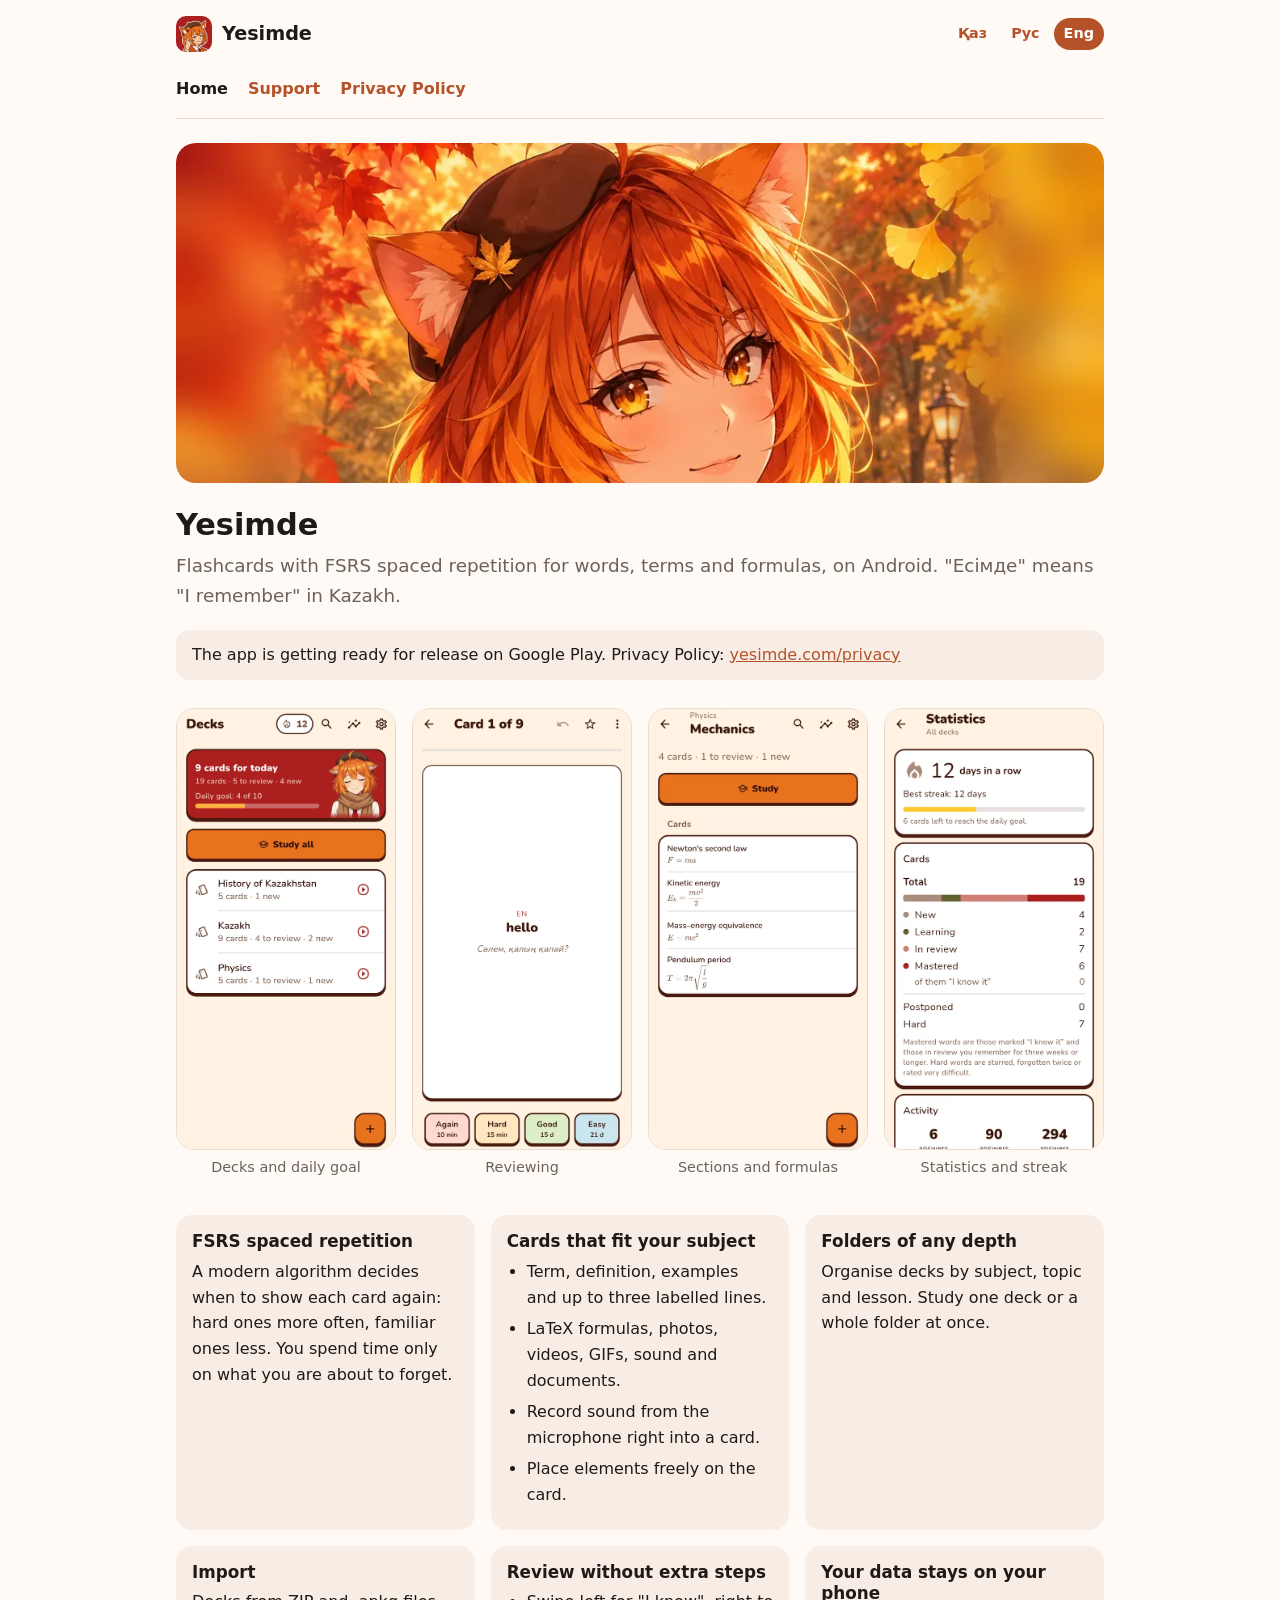
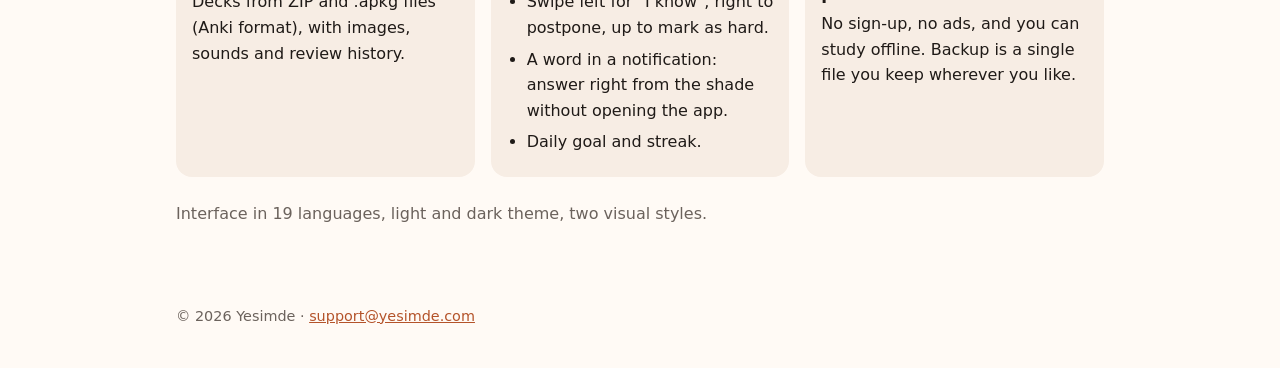
==== commit 6a3d8a0f: "Колоды сообщества: каталог decks/, политика и главная с интернетом - decks/catalog.json и 10 колод: " ====
--- a/index.html
+++ b/index.html
@@ -7,7 +7,7 @@
 <meta name="title-kk" content="Yesimde — аралықты қайталауы бар карточкалар">
 <meta name="title-ru" content="Yesimde — карточки с интервальным повторением">
 <meta name="title-en" content="Yesimde — flashcards with spaced repetition">
-<meta name="description" content="Yesimde: flashcards with FSRS spaced repetition for words, terms and formulas. Android app, no sign-up, no ads, no internet.">
+<meta name="description" content="Yesimde: flashcards with FSRS spaced repetition for words, terms and formulas. Android app, no sign-up, no ads, works offline.">
 <link rel="icon" href="/favicon.png">
 <link rel="stylesheet" href="/style.css">
 <script src="/site.js" defer></script>
@@ -40,7 +40,7 @@
   <div><h2>Кез келген тереңдіктегі бумалар</h2><p>Жинақтарды пәндер, тақырыптар және сабақтар бойынша реттеңіз. Бір жинақты немесе бүкіл буманы бірден оқыңыз.</p></div>
   <div><h2>Импорт</h2><p>ZIP және .apkg (Anki пішімі) файлдарынан жинақтар — суреттерімен, дыбыстарымен және жауаптар тарихымен.</p></div>
   <div><h2>Артық қимылсыз қайталау</h2><ul><li>Солға сырғыту — «білемін», оңға — «кейінге қалдыру», жоғары — «қиындарға».</li><li>Хабарландырудағы сөз: қолданбаны ашпай-ақ жауап беріңіз.</li><li>Күндік мақсат және күндер сериясы.</li></ul></div>
-  <div><h2>Деректеріңіз — өз телефоныңызда</h2><p>Тіркелусіз, жарнамасыз және интернетсіз. Сақтық көшірме — өзіңіз қалаған жерде сақтайтын бір файл.</p></div>
+  <div><h2>Деректеріңіз — өз телефоныңызда</h2><p>Тіркелусіз және жарнамасыз, интернетсіз де оқуға болады. Сақтық көшірме — өзіңіз қалаған жерде сақтайтын бір файл.</p></div>
 </div>
 <p class="muted">Интерфейс 19 тілде, ашық және қараңғы тақырып, безендірудің екі стилі.</p>
 </section>
@@ -65,7 +65,7 @@
   <div><h2>Папки любой глубины</h2><p>Раскладывайте колоды по предметам, темам и урокам. Учите одну колоду или всю папку сразу.</p></div>
   <div><h2>Импорт</h2><p>Колоды из ZIP и файлов .apkg (формат Anki), вместе с картинками, звуками и историей ответов.</p></div>
   <div><h2>Повторение без лишних движений</h2><ul><li>Свайп влево — «знаю», вправо — «отложить», вверх — «в трудные».</li><li>Слово в уведомлении: ответьте прямо из шторки, не открывая приложение.</li><li>Цель на день и серия дней.</li></ul></div>
-  <div><h2>Ваши данные — на вашем телефоне</h2><p>Без регистрации, рекламы и интернета. Резервная копия одним файлом, который вы храните где хотите.</p></div>
+  <div><h2>Ваши данные — на вашем телефоне</h2><p>Без регистрации и рекламы, учиться можно без интернета. Резервная копия одним файлом, который вы храните где хотите.</p></div>
 </div>
 <p class="muted">Интерфейс на 19 языках, светлая и тёмная тема, два стиля оформления.</p>
 </section>
@@ -90,7 +90,7 @@
   <div><h2>Folders of any depth</h2><p>Organise decks by subject, topic and lesson. Study one deck or a whole folder at once.</p></div>
   <div><h2>Import</h2><p>Decks from ZIP and .apkg files (Anki format), with images, sounds and review history.</p></div>
   <div><h2>Review without extra steps</h2><ul><li>Swipe left for "I know", right to postpone, up to mark as hard.</li><li>A word in a notification: answer right from the shade without opening the app.</li><li>Daily goal and streak.</li></ul></div>
-  <div><h2>Your data stays on your phone</h2><p>No sign-up, no ads, no internet. Backup is a single file you keep wherever you like.</p></div>
+  <div><h2>Your data stays on your phone</h2><p>No sign-up, no ads, and you can study offline. Backup is a single file you keep wherever you like.</p></div>
 </div>
 <p class="muted">Interface in 19 languages, light and dark theme, two visual styles.</p>
 </section>
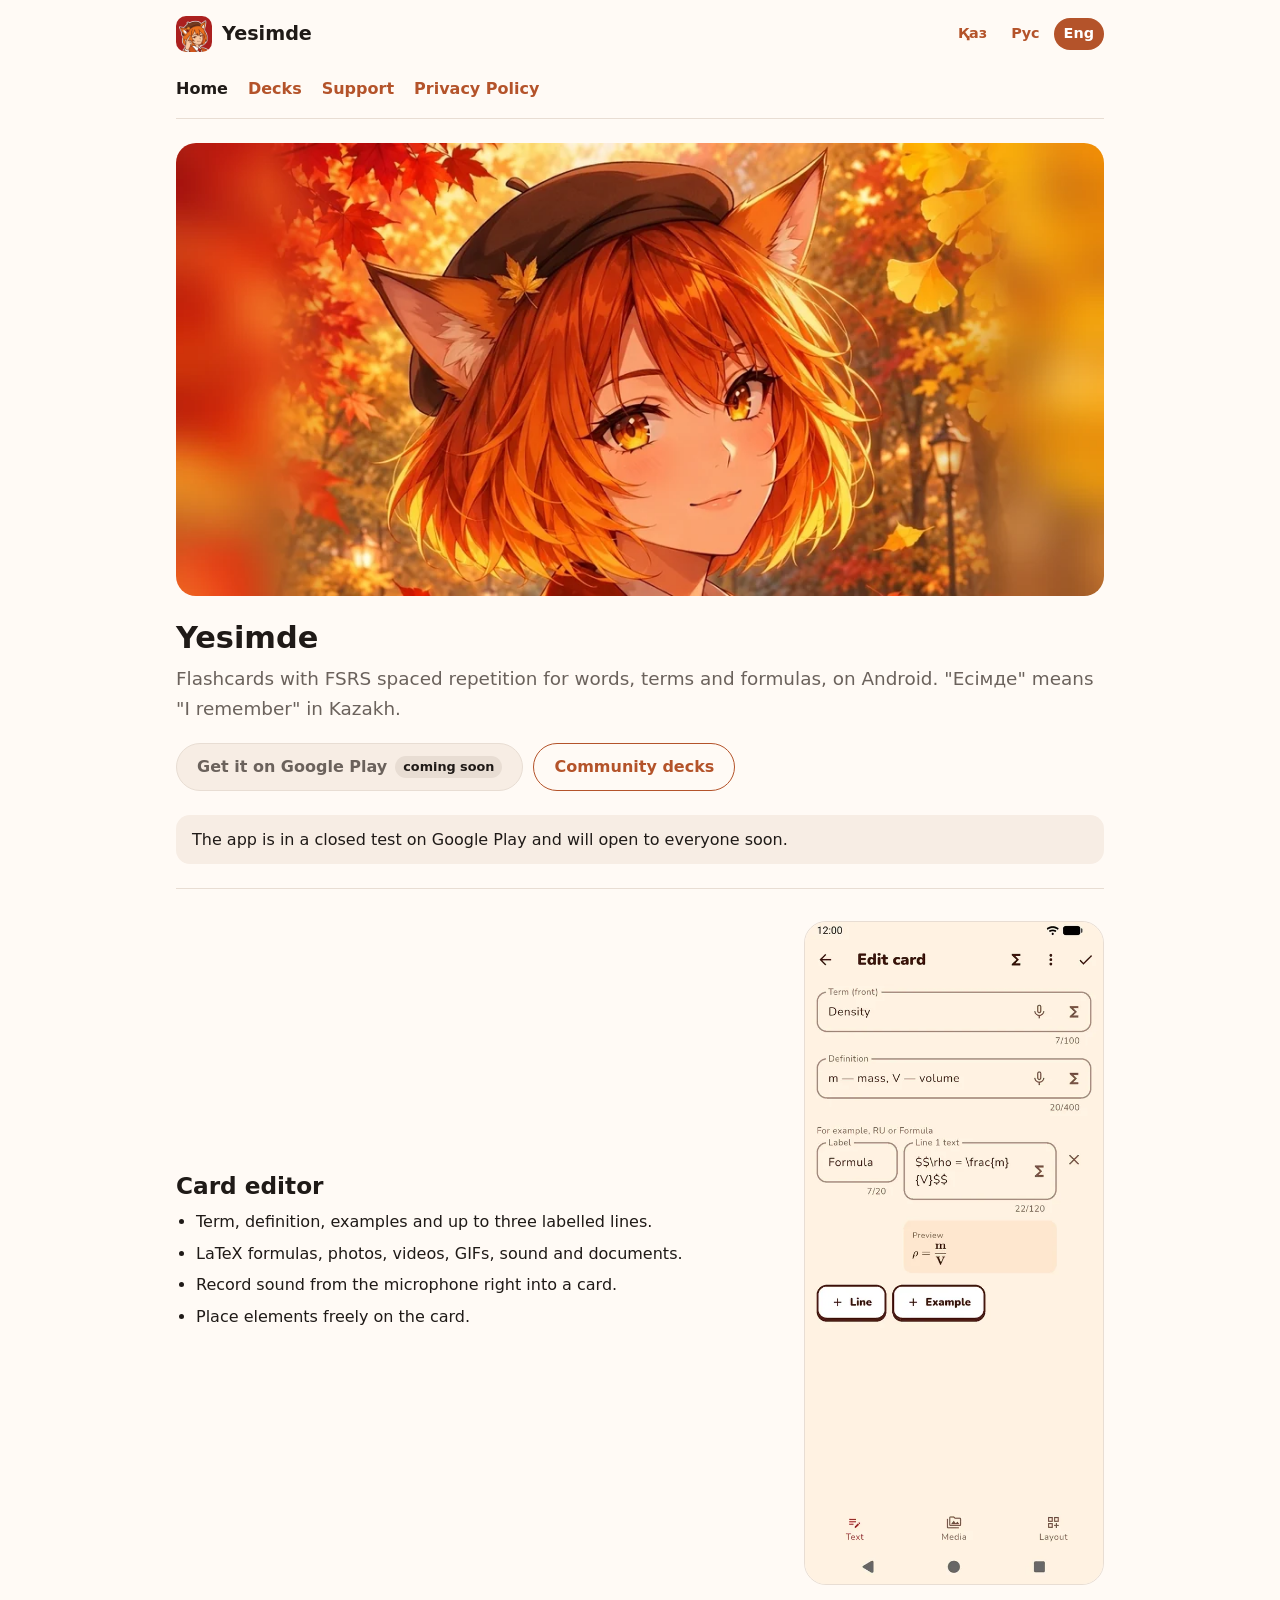
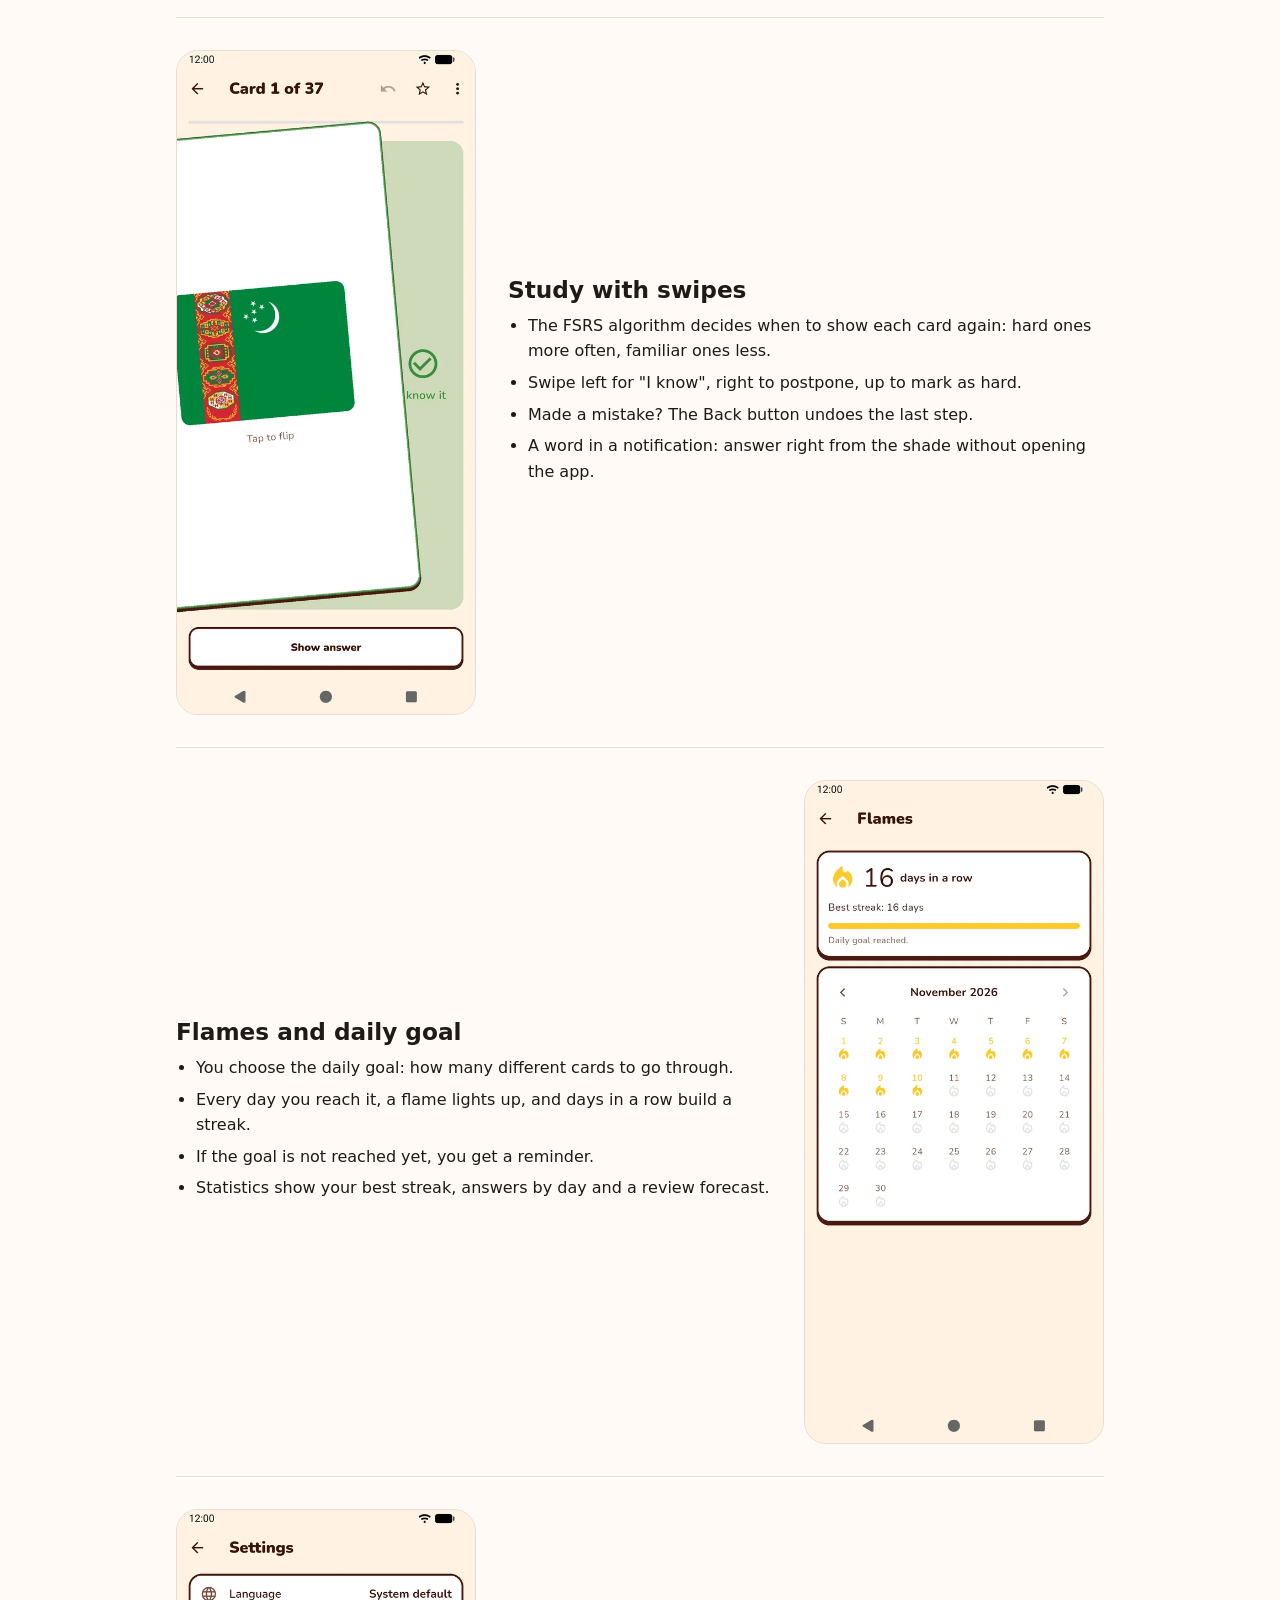
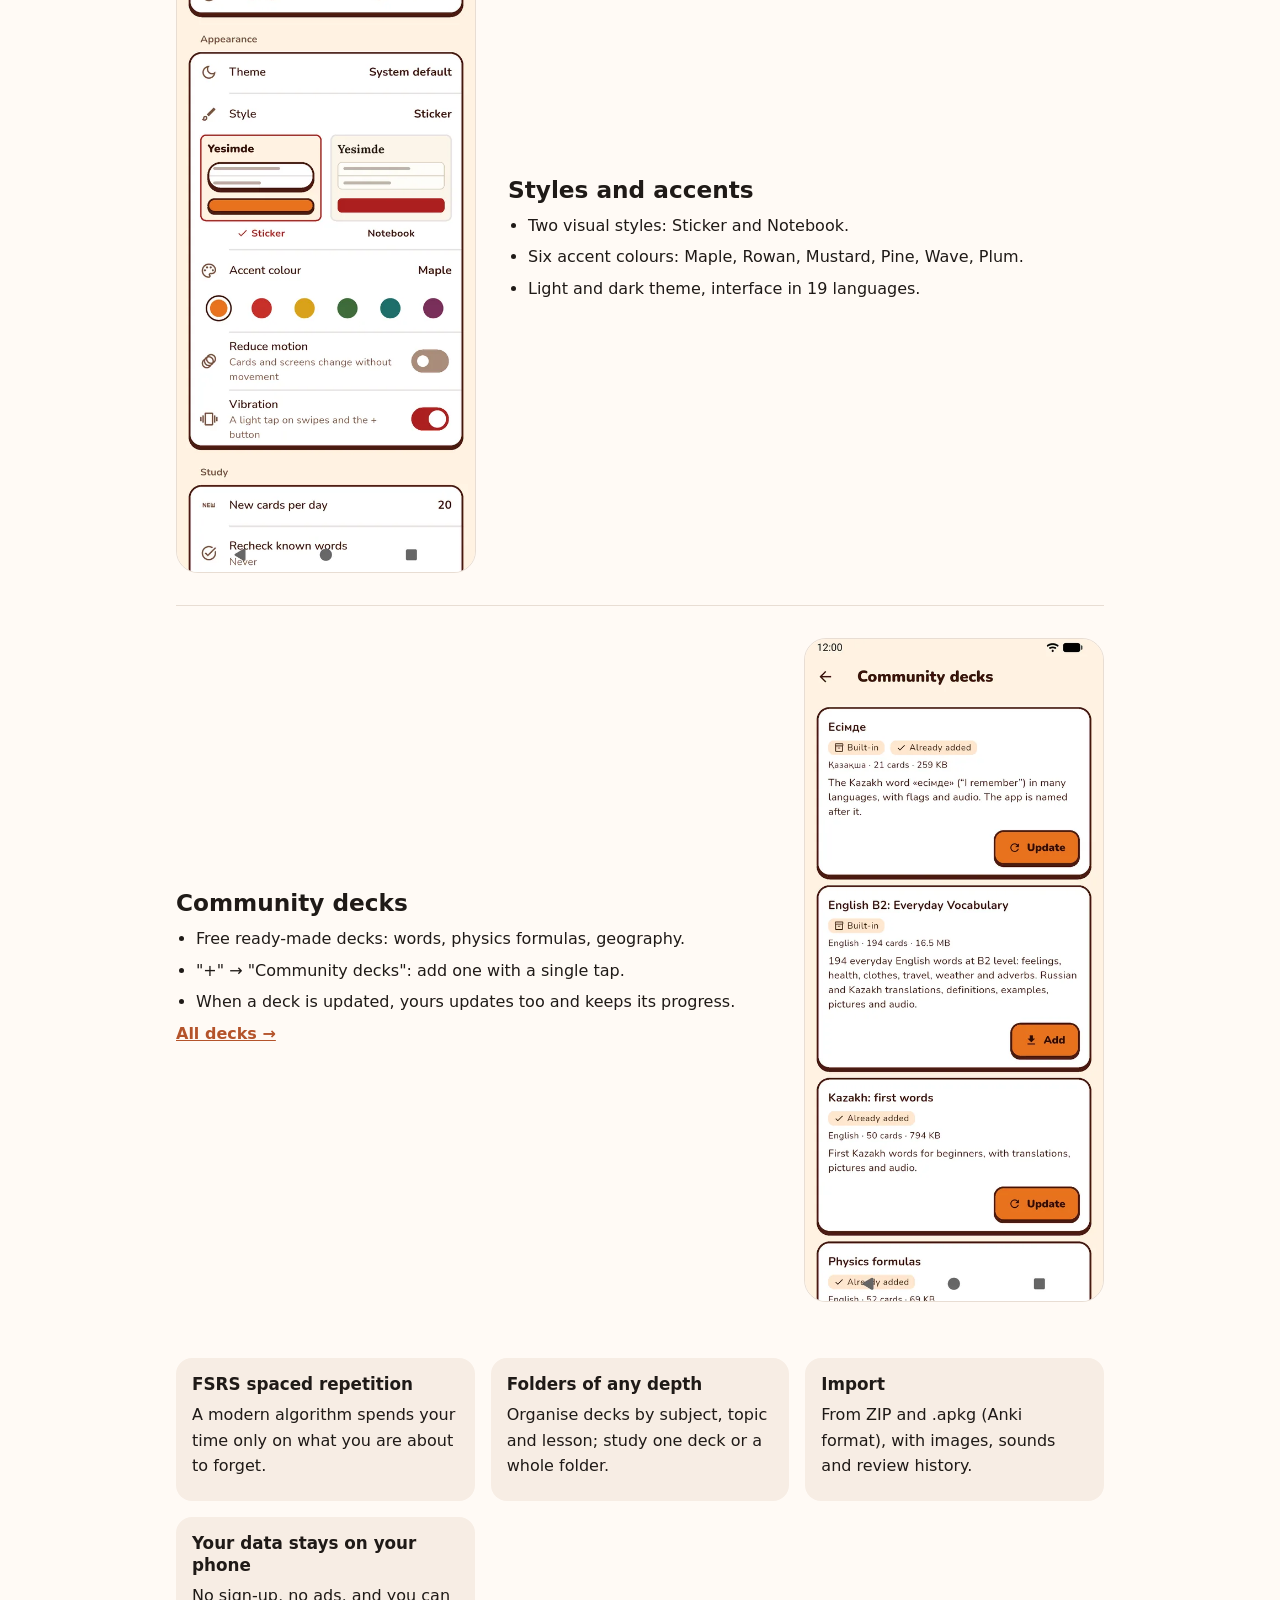
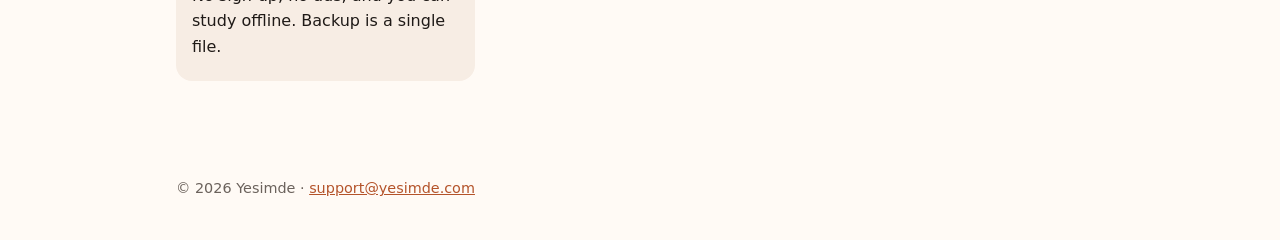
==== commit 6cfff708: "Этап 43д: обновление сайта Обложка как в Google Play. Главная: пять разделов о возможностях со скрин" ====
--- a/index.html
+++ b/index.html
@@ -21,78 +21,75 @@
 <main>
 
 <section class="lang-section" id="kk" lang="kk" data-l="kk">
-<nav class="pages"><a data-page="/" href="/#kk" aria-current="page">Басты бет</a><a data-page="/support/" href="/support/#kk">Қолдау</a><a data-page="/privacy/" href="/privacy/#kk">Құпиялық саясаты</a></nav>
+<nav class="pages"><a data-page="/" href="/#kk" aria-current="page">Басты бет</a><a data-page="/decks/" href="/decks/#kk">Колодалар</a><a data-page="/support/" href="/support/#kk">Қолдау</a><a data-page="/privacy/" href="/privacy/#kk">Құпиялық саясаты</a></nav>
 <div class="hero"><img src="/img/banner.webp" alt="" width="1024" height="500"></div>
 <h1>Yesimde</h1>
 <p class="lead">Сөздерге, терминдерге және формулаларға FSRS аралықты қайталауы бар Android карточкалары. Жатқа білу керек нәрсенің бәрін ұзақ есте сақтауға көмектеседі.</p>
-<p class="notice">Қолданба Google Play-ге шығуға дайындалып жатыр. Құпиялық саясаты: <a data-page="/privacy/" href="/privacy/#kk">yesimde.com/privacy</a></p>
+<p class="actions"><a class="btn" data-play data-soon="жақында" href="https://play.google.com/store/apps/details?id=kz.yesimde.app">Google Play-ден алу</a><a class="btn btn-quiet" data-page="/decks/" href="/decks/#kk">Қауымдастық колодалары</a></p>
+<p class="notice">Қолданба Google Play-де жабық тестілеуде, жақында бәріне ашылады.</p>
 
-<div class="shots">
-  <figure><picture><source srcset="/img/shots/kk-1-dark.webp" media="(prefers-color-scheme: dark)"><img src="/img/shots/kk-1-light.webp" alt="Жинақтар мен күндік мақсат" width="540" height="1087" loading="lazy"></picture><figcaption>Жинақтар және күндік мақсат</figcaption></figure>
-  <figure><picture><source srcset="/img/shots/kk-2-dark.webp" media="(prefers-color-scheme: dark)"><img src="/img/shots/kk-2-light.webp" alt="Карточканың сырты және бағалау батырмалары" width="540" height="1087" loading="lazy"></picture><figcaption>Қайталау</figcaption></figure>
-  <figure><picture><source srcset="/img/shots/kk-3-dark.webp" media="(prefers-color-scheme: dark)"><img src="/img/shots/kk-3-light.webp" alt="Формулалары бар карточкалар тізімі" width="540" height="1087" loading="lazy"></picture><figcaption>Бөлімдер мен формулалар</figcaption></figure>
-  <figure><picture><source srcset="/img/shots/kk-4-dark.webp" media="(prefers-color-scheme: dark)"><img src="/img/shots/kk-4-light.webp" alt="Статистика және күндер сериясы" width="540" height="1087" loading="lazy"></picture><figcaption>Статистика және серия</figcaption></figure>
+<div class="feature-list">
+<div class="feature"><div class="feature-text"><h2>Карточка редакторы</h2><ul><li>Термин, анықтама, мысалдар және үш қолтаңбалы жолға дейін.</li><li>LaTeX формулалары, фото, видео, гифтер, дыбыс және құжаттар.</li><li>Микрофоннан дыбысты тікелей карточкаға жазу.</li><li>Элементтерді карточкада еркін орналастыру.</li></ul></div><picture><source srcset="/img/shots/kk-editor-dark.webp" media="(prefers-color-scheme: dark)"><img src="/img/shots/kk-editor-light.webp" alt="Карточка редакторы" width="540" height="1200" loading="lazy"></picture></div>
+<div class="feature"><div class="feature-text"><h2>Сырғытып оқу</h2><ul><li>FSRS алгоритмі карточканы қашан қайта көрсету керегін өзі шешеді: қиындары жиірек, таныстары сирек.</li><li>Солға сырғыту — «білемін», оңға — «кейінге қалдыру», жоғары — «қиындарға».</li><li>Қателессеңіз, «Артқа» батырмасы соңғы қадамды қайтарады.</li><li>Хабарландырудағы сөзге қолданбаны ашпай-ақ жауап беруге болады.</li></ul></div><picture><source srcset="/img/shots/kk-study-dark.webp" media="(prefers-color-scheme: dark)"><img src="/img/shots/kk-study-light.webp" alt="Сырғытып оқылатын карточка" width="540" height="1200" loading="lazy"></picture></div>
+<div class="feature"><div class="feature-text"><h2>Оттар және күндік мақсат</h2><ul><li>Күндік мақсатты өзіңіз таңдайсыз: қанша түрлі карточка өту керек.</li><li>Мақсат орындалған әр күні от жанады, қатарынан күндер серияға жиналады.</li><li>Мақсат орындалмаса, еске салу келеді.</li><li>Статистикада ең ұзақ серия, күндер бойынша жауаптар және қайталау болжамы.</li></ul></div><picture><source srcset="/img/shots/kk-flames-dark.webp" media="(prefers-color-scheme: dark)"><img src="/img/shots/kk-flames-light.webp" alt="Оттар және күндік мақсат" width="540" height="1200" loading="lazy"></picture></div>
+<div class="feature"><div class="feature-text"><h2>Стильдер мен акценттер</h2><ul><li>Безендірудің екі стилі: «Стикер» және «Дәптер».</li><li>Алты акцент түсі: Үйеңкі, Шетен, Қыша, Қылқан, Толқын, Алхоры.</li><li>Ашық және қараңғы тақырып, интерфейс 19 тілде.</li></ul></div><picture><source srcset="/img/shots/kk-styles-dark.webp" media="(prefers-color-scheme: dark)"><img src="/img/shots/kk-styles-light.webp" alt="Стиль мен акцент түсін таңдау" width="540" height="1200" loading="lazy"></picture></div>
+<div class="feature"><div class="feature-text"><h2>Қауымдастық колодалары</h2><ul><li>Дайын тегін колодалар: сөздер, физика формулалары, география.</li><li>«+» → «Қауымдастық колодалары» — бір батырмамен қосылады.</li><li>Колода жаңарса, сіздегісі де прогресі сақталып жаңарады.</li></ul><p class="more"><a data-page="/decks/" href="/decks/#kk">Барлық колодалар →</a></p></div><picture><source srcset="/img/shots/kk-community-dark.webp" media="(prefers-color-scheme: dark)"><img src="/img/shots/kk-community-light.webp" alt="Қауымдастық колодалары тізімі" width="540" height="1200" loading="lazy"></picture></div>
 </div>
 
 <div class="features">
-  <div><h2>FSRS бойынша қайталау</h2><p>Заманауи алгоритм карточканы қашан қайта көрсету керегін өзі шешеді: қиындары жиірек, таныстары сирек. Уақытыңыз тек ұмытылуға жақын нәрсеге кетеді.</p></div>
-  <div><h2>Пәніңізге лайық карточкалар</h2><ul><li>Термин, анықтама, мысалдар және үш қолтаңбалы жолға дейін.</li><li>LaTeX формулалары, фото, видео, гифтер, дыбыс және құжаттар.</li><li>Микрофоннан дыбысты тікелей карточкаға жазу.</li><li>Элементтерді еркін орналастыру.</li></ul></div>
-  <div><h2>Кез келген тереңдіктегі бумалар</h2><p>Жинақтарды пәндер, тақырыптар және сабақтар бойынша реттеңіз. Бір жинақты немесе бүкіл буманы бірден оқыңыз.</p></div>
-  <div><h2>Импорт</h2><p>ZIP және .apkg (Anki пішімі) файлдарынан жинақтар — суреттерімен, дыбыстарымен және жауаптар тарихымен.</p></div>
-  <div><h2>Артық қимылсыз қайталау</h2><ul><li>Солға сырғыту — «білемін», оңға — «кейінге қалдыру», жоғары — «қиындарға».</li><li>Хабарландырудағы сөз: қолданбаны ашпай-ақ жауап беріңіз.</li><li>Күндік мақсат және күндер сериясы.</li></ul></div>
-  <div><h2>Деректеріңіз — өз телефоныңызда</h2><p>Тіркелусіз және жарнамасыз, интернетсіз де оқуға болады. Сақтық көшірме — өзіңіз қалаған жерде сақтайтын бір файл.</p></div>
+  <div><h2>FSRS бойынша қайталау</h2><p>Заманауи алгоритм уақытыңызды тек ұмытылуға жақын нәрсеге жұмсайды.</p></div>
+  <div><h2>Кез келген тереңдіктегі бумалар</h2><p>Жинақтарды пәндер, тақырыптар және сабақтар бойынша реттеп, бір жинақты немесе бүкіл буманы оқыңыз.</p></div>
+  <div><h2>Импорт</h2><p>ZIP және .apkg (Anki пішімі) файлдарынан — суреттерімен, дыбыстарымен және жауаптар тарихымен.</p></div>
+  <div><h2>Деректеріңіз — өз телефоныңызда</h2><p>Тіркелусіз және жарнамасыз, интернетсіз де оқуға болады. Сақтық көшірме — бір файл.</p></div>
 </div>
-<p class="muted">Интерфейс 19 тілде, ашық және қараңғы тақырып, безендірудің екі стилі.</p>
 </section>
 
 <section class="lang-section" id="ru" lang="ru" data-l="ru">
-<nav class="pages"><a data-page="/" href="/#ru" aria-current="page">Главная</a><a data-page="/support/" href="/support/#ru">Поддержка</a><a data-page="/privacy/" href="/privacy/#ru">Политика конфиденциальности</a></nav>
+<nav class="pages"><a data-page="/" href="/#ru" aria-current="page">Главная</a><a data-page="/decks/" href="/decks/#ru">Колоды</a><a data-page="/support/" href="/support/#ru">Поддержка</a><a data-page="/privacy/" href="/privacy/#ru">Политика конфиденциальности</a></nav>
 <div class="hero"><img src="/img/banner.webp" alt="" width="1024" height="500"></div>
 <h1>Yesimde</h1>
 <p class="lead">Карточки с интервальным повторением FSRS для слов, терминов и формул на Android. «Есімде» по-казахски — «помню».</p>
-<p class="notice">Приложение готовится к выходу в Google Play. Политика конфиденциальности: <a data-page="/privacy/" href="/privacy/#ru">yesimde.com/privacy</a></p>
+<p class="actions"><a class="btn" data-play data-soon="скоро" href="https://play.google.com/store/apps/details?id=kz.yesimde.app">Получить в Google Play</a><a class="btn btn-quiet" data-page="/decks/" href="/decks/#ru">Колоды сообщества</a></p>
+<p class="notice">Приложение в закрытом тесте Google Play, скоро откроется для всех.</p>
 
-<div class="shots">
-  <figure><picture><source srcset="/img/shots/ru-1-dark.webp" media="(prefers-color-scheme: dark)"><img src="/img/shots/ru-1-light.webp" alt="Колоды и цель дня на главном экране" width="540" height="1087" loading="lazy"></picture><figcaption>Колоды и цель дня</figcaption></figure>
-  <figure><picture><source srcset="/img/shots/ru-2-dark.webp" media="(prefers-color-scheme: dark)"><img src="/img/shots/ru-2-light.webp" alt="Оборот карточки и кнопки оценки" width="540" height="1087" loading="lazy"></picture><figcaption>Повторение</figcaption></figure>
-  <figure><picture><source srcset="/img/shots/ru-3-dark.webp" media="(prefers-color-scheme: dark)"><img src="/img/shots/ru-3-light.webp" alt="Список карточек с формулами" width="540" height="1087" loading="lazy"></picture><figcaption>Разделы и формулы</figcaption></figure>
-  <figure><picture><source srcset="/img/shots/ru-4-dark.webp" media="(prefers-color-scheme: dark)"><img src="/img/shots/ru-4-light.webp" alt="Статистика и серия дней" width="540" height="1087" loading="lazy"></picture><figcaption>Статистика и серия</figcaption></figure>
+<div class="feature-list">
+<div class="feature"><div class="feature-text"><h2>Редактор карточек</h2><ul><li>Термин, определение, примеры и до трёх подписанных строк.</li><li>Формулы LaTeX, фото, видео, гифки, звук и документы.</li><li>Запись звука с микрофона прямо в карточку.</li><li>Свободная расстановка элементов на карточке.</li></ul></div><picture><source srcset="/img/shots/ru-editor-dark.webp" media="(prefers-color-scheme: dark)"><img src="/img/shots/ru-editor-light.webp" alt="Редактор карточки" width="540" height="1200" loading="lazy"></picture></div>
+<div class="feature"><div class="feature-text"><h2>Обучение со свайпами</h2><ul><li>Алгоритм FSRS сам решает, когда показать карточку снова: трудные чаще, знакомые реже.</li><li>Свайп влево — «знаю», вправо — «отложить», вверх — «в трудные».</li><li>Ошиблись — кнопка «Назад» вернёт последний шаг.</li><li>Слово в уведомлении: ответьте прямо из шторки, не открывая приложение.</li></ul></div><picture><source srcset="/img/shots/ru-study-dark.webp" media="(prefers-color-scheme: dark)"><img src="/img/shots/ru-study-light.webp" alt="Карточка в обучении со свайпами" width="540" height="1200" loading="lazy"></picture></div>
+<div class="feature"><div class="feature-text"><h2>Огоньки и цель дня</h2><ul><li>Цель дня выбираете вы: сколько разных карточек пройти.</li><li>За каждый день с выполненной целью зажигается огонёк, дни подряд складываются в серию.</li><li>Если цель не выполнена, придёт напоминание.</li><li>В статистике лучшая серия, ответы по дням и прогноз повторений.</li></ul></div><picture><source srcset="/img/shots/ru-flames-dark.webp" media="(prefers-color-scheme: dark)"><img src="/img/shots/ru-flames-light.webp" alt="Огоньки и цель дня" width="540" height="1200" loading="lazy"></picture></div>
+<div class="feature"><div class="feature-text"><h2>Стили и акценты</h2><ul><li>Два стиля оформления: «Стикер» и «Тетрадь».</li><li>Шесть акцентных цветов: Клён, Рябина, Горчица, Хвоя, Волна, Слива.</li><li>Светлая и тёмная тема, интерфейс на 19 языках.</li></ul></div><picture><source srcset="/img/shots/ru-styles-dark.webp" media="(prefers-color-scheme: dark)"><img src="/img/shots/ru-styles-light.webp" alt="Выбор стиля и акцентного цвета" width="540" height="1200" loading="lazy"></picture></div>
+<div class="feature"><div class="feature-text"><h2>Колоды сообщества</h2><ul><li>Готовые бесплатные колоды: слова, формулы физики, география.</li><li>«+» → «Колоды сообщества» — добавляются одной кнопкой.</li><li>Колода обновилась — обновится и у вас, прогресс сохранится.</li></ul><p class="more"><a data-page="/decks/" href="/decks/#ru">Все колоды →</a></p></div><picture><source srcset="/img/shots/ru-community-dark.webp" media="(prefers-color-scheme: dark)"><img src="/img/shots/ru-community-light.webp" alt="Список колод сообщества" width="540" height="1200" loading="lazy"></picture></div>
 </div>
 
 <div class="features">
-  <div><h2>Повторение по FSRS</h2><p>Современный алгоритм сам решает, когда показать карточку снова: трудные чаще, знакомые реже. Вы тратите время только на то, что вот-вот забудется.</p></div>
-  <div><h2>Карточки под ваш предмет</h2><ul><li>Термин, определение, примеры и до трёх подписанных строк.</li><li>Формулы LaTeX, фото, видео, гифки, звук и документы.</li><li>Запись звука с микрофона прямо в карточку.</li><li>Свободная расстановка элементов на карточке.</li></ul></div>
-  <div><h2>Папки любой глубины</h2><p>Раскладывайте колоды по предметам, темам и урокам. Учите одну колоду или всю папку сразу.</p></div>
-  <div><h2>Импорт</h2><p>Колоды из ZIP и файлов .apkg (формат Anki), вместе с картинками, звуками и историей ответов.</p></div>
-  <div><h2>Повторение без лишних движений</h2><ul><li>Свайп влево — «знаю», вправо — «отложить», вверх — «в трудные».</li><li>Слово в уведомлении: ответьте прямо из шторки, не открывая приложение.</li><li>Цель на день и серия дней.</li></ul></div>
-  <div><h2>Ваши данные — на вашем телефоне</h2><p>Без регистрации и рекламы, учиться можно без интернета. Резервная копия одним файлом, который вы храните где хотите.</p></div>
+  <div><h2>Повторение по FSRS</h2><p>Современный алгоритм тратит ваше время только на то, что вот-вот забудется.</p></div>
+  <div><h2>Папки любой глубины</h2><p>Раскладывайте колоды по предметам, темам и урокам, учите одну колоду или всю папку.</p></div>
+  <div><h2>Импорт</h2><p>Из ZIP и .apkg (формат Anki), вместе с картинками, звуками и историей ответов.</p></div>
+  <div><h2>Ваши данные — на вашем телефоне</h2><p>Без регистрации и рекламы, учиться можно без интернета. Резервная копия одним файлом.</p></div>
 </div>
-<p class="muted">Интерфейс на 19 языках, светлая и тёмная тема, два стиля оформления.</p>
 </section>
 
 <section class="lang-section" id="en" lang="en" data-l="en">
-<nav class="pages"><a data-page="/" href="/#en" aria-current="page">Home</a><a data-page="/support/" href="/support/#en">Support</a><a data-page="/privacy/" href="/privacy/#en">Privacy Policy</a></nav>
+<nav class="pages"><a data-page="/" href="/#en" aria-current="page">Home</a><a data-page="/decks/" href="/decks/#en">Decks</a><a data-page="/support/" href="/support/#en">Support</a><a data-page="/privacy/" href="/privacy/#en">Privacy Policy</a></nav>
 <div class="hero"><img src="/img/banner.webp" alt="" width="1024" height="500"></div>
 <h1>Yesimde</h1>
 <p class="lead">Flashcards with FSRS spaced repetition for words, terms and formulas, on Android. "Есімде" means "I remember" in Kazakh.</p>
-<p class="notice">The app is getting ready for release on Google Play. Privacy Policy: <a data-page="/privacy/" href="/privacy/#en">yesimde.com/privacy</a></p>
+<p class="actions"><a class="btn" data-play data-soon="coming soon" href="https://play.google.com/store/apps/details?id=kz.yesimde.app">Get it on Google Play</a><a class="btn btn-quiet" data-page="/decks/" href="/decks/#en">Community decks</a></p>
+<p class="notice">The app is in a closed test on Google Play and will open to everyone soon.</p>
 
-<div class="shots">
-  <figure><picture><source srcset="/img/shots/en-1-dark.webp" media="(prefers-color-scheme: dark)"><img src="/img/shots/en-1-light.webp" alt="Decks and the daily goal on the home screen" width="540" height="1087" loading="lazy"></picture><figcaption>Decks and daily goal</figcaption></figure>
-  <figure><picture><source srcset="/img/shots/en-2-dark.webp" media="(prefers-color-scheme: dark)"><img src="/img/shots/en-2-light.webp" alt="The back of a card with rating buttons" width="540" height="1087" loading="lazy"></picture><figcaption>Reviewing</figcaption></figure>
-  <figure><picture><source srcset="/img/shots/en-3-dark.webp" media="(prefers-color-scheme: dark)"><img src="/img/shots/en-3-light.webp" alt="A list of cards with formulas" width="540" height="1087" loading="lazy"></picture><figcaption>Sections and formulas</figcaption></figure>
-  <figure><picture><source srcset="/img/shots/en-4-dark.webp" media="(prefers-color-scheme: dark)"><img src="/img/shots/en-4-light.webp" alt="Statistics and the streak" width="540" height="1087" loading="lazy"></picture><figcaption>Statistics and streak</figcaption></figure>
+<div class="feature-list">
+<div class="feature"><div class="feature-text"><h2>Card editor</h2><ul><li>Term, definition, examples and up to three labelled lines.</li><li>LaTeX formulas, photos, videos, GIFs, sound and documents.</li><li>Record sound from the microphone right into a card.</li><li>Place elements freely on the card.</li></ul></div><picture><source srcset="/img/shots/en-editor-dark.webp" media="(prefers-color-scheme: dark)"><img src="/img/shots/en-editor-light.webp" alt="The card editor" width="540" height="1200" loading="lazy"></picture></div>
+<div class="feature"><div class="feature-text"><h2>Study with swipes</h2><ul><li>The FSRS algorithm decides when to show each card again: hard ones more often, familiar ones less.</li><li>Swipe left for "I know", right to postpone, up to mark as hard.</li><li>Made a mistake? The Back button undoes the last step.</li><li>A word in a notification: answer right from the shade without opening the app.</li></ul></div><picture><source srcset="/img/shots/en-study-dark.webp" media="(prefers-color-scheme: dark)"><img src="/img/shots/en-study-light.webp" alt="A card during study with swipes" width="540" height="1200" loading="lazy"></picture></div>
+<div class="feature"><div class="feature-text"><h2>Flames and daily goal</h2><ul><li>You choose the daily goal: how many different cards to go through.</li><li>Every day you reach it, a flame lights up, and days in a row build a streak.</li><li>If the goal is not reached yet, you get a reminder.</li><li>Statistics show your best streak, answers by day and a review forecast.</li></ul></div><picture><source srcset="/img/shots/en-flames-dark.webp" media="(prefers-color-scheme: dark)"><img src="/img/shots/en-flames-light.webp" alt="Flames and the daily goal" width="540" height="1200" loading="lazy"></picture></div>
+<div class="feature"><div class="feature-text"><h2>Styles and accents</h2><ul><li>Two visual styles: Sticker and Notebook.</li><li>Six accent colours: Maple, Rowan, Mustard, Pine, Wave, Plum.</li><li>Light and dark theme, interface in 19 languages.</li></ul></div><picture><source srcset="/img/shots/en-styles-dark.webp" media="(prefers-color-scheme: dark)"><img src="/img/shots/en-styles-light.webp" alt="Choosing a style and accent colour" width="540" height="1200" loading="lazy"></picture></div>
+<div class="feature"><div class="feature-text"><h2>Community decks</h2><ul><li>Free ready-made decks: words, physics formulas, geography.</li><li>"+" → "Community decks": add one with a single tap.</li><li>When a deck is updated, yours updates too and keeps its progress.</li></ul><p class="more"><a data-page="/decks/" href="/decks/#en">All decks →</a></p></div><picture><source srcset="/img/shots/en-community-dark.webp" media="(prefers-color-scheme: dark)"><img src="/img/shots/en-community-light.webp" alt="The list of community decks" width="540" height="1200" loading="lazy"></picture></div>
 </div>
 
 <div class="features">
-  <div><h2>FSRS spaced repetition</h2><p>A modern algorithm decides when to show each card again: hard ones more often, familiar ones less. You spend time only on what you are about to forget.</p></div>
-  <div><h2>Cards that fit your subject</h2><ul><li>Term, definition, examples and up to three labelled lines.</li><li>LaTeX formulas, photos, videos, GIFs, sound and documents.</li><li>Record sound from the microphone right into a card.</li><li>Place elements freely on the card.</li></ul></div>
-  <div><h2>Folders of any depth</h2><p>Organise decks by subject, topic and lesson. Study one deck or a whole folder at once.</p></div>
-  <div><h2>Import</h2><p>Decks from ZIP and .apkg files (Anki format), with images, sounds and review history.</p></div>
-  <div><h2>Review without extra steps</h2><ul><li>Swipe left for "I know", right to postpone, up to mark as hard.</li><li>A word in a notification: answer right from the shade without opening the app.</li><li>Daily goal and streak.</li></ul></div>
-  <div><h2>Your data stays on your phone</h2><p>No sign-up, no ads, and you can study offline. Backup is a single file you keep wherever you like.</p></div>
+  <div><h2>FSRS spaced repetition</h2><p>A modern algorithm spends your time only on what you are about to forget.</p></div>
+  <div><h2>Folders of any depth</h2><p>Organise decks by subject, topic and lesson; study one deck or a whole folder.</p></div>
+  <div><h2>Import</h2><p>From ZIP and .apkg (Anki format), with images, sounds and review history.</p></div>
+  <div><h2>Your data stays on your phone</h2><p>No sign-up, no ads, and you can study offline. Backup is a single file.</p></div>
 </div>
-<p class="muted">Interface in 19 languages, light and dark theme, two visual styles.</p>
 </section>
 
 </main>
--- a/style.css
+++ b/style.css
@@ -98,12 +98,11 @@
   border-radius: 20px;
   overflow: hidden;
   aspect-ratio: 1024 / 500;
-  max-height: 340px;
   width: 100%;
   margin: 0 0 24px;
   background: var(--surface);
 }
-.hero img { width: 100%; height: 100%; object-fit: cover; object-position: 50% 30%; }
+.hero img { width: 100%; height: 100%; object-fit: cover; }
 .notice {
   background: var(--surface);
   border-radius: 14px;
@@ -140,6 +139,106 @@
 .features h2 { margin: 0 0 6px; font-size: 1.05em; }
 .features ul { margin: 0; padding-left: 20px; }
 
+/* Кнопки. Кнопка Google Play без ссылки (site.js, PLAY_OPEN) — с подписью «скоро». */
+.actions { display: flex; flex-wrap: wrap; gap: 10px; align-items: center; margin: 0 0 24px; }
+.btn {
+  display: inline-flex;
+  align-items: center;
+  gap: 8px;
+  min-height: 44px;
+  padding: 10px 20px;
+  border-radius: 999px;
+  background: var(--accent);
+  color: var(--on-accent);
+  font-weight: 700;
+  text-decoration: none;
+  border: 1px solid var(--accent);
+}
+.btn-quiet { background: transparent; color: var(--accent); }
+.btn.soon { background: var(--surface); color: var(--muted); border-color: var(--line); cursor: default; }
+.btn.soon::after {
+  content: attr(data-soon);
+  font-size: 0.8em;
+  font-weight: 600;
+  padding: 1px 8px;
+  border-radius: 999px;
+  background: var(--line);
+  color: var(--text);
+}
+
+/* Главная: разделы о возможностях, текст и скриншот по очереди слева и справа. */
+.feature {
+  display: grid;
+  grid-template-columns: 1fr minmax(0, 300px);
+  gap: 32px;
+  align-items: center;
+  padding: 32px 0;
+  border-top: 1px solid var(--line);
+}
+.feature:nth-of-type(even) { grid-template-columns: minmax(0, 300px) 1fr; }
+.feature:nth-of-type(even) .feature-text { order: 2; }
+.feature h2 { margin: 0 0 8px; font-size: 1.45em; }
+.feature ul { padding-left: 20px; margin: 8px 0 0; }
+.feature img {
+  width: 100%;
+  height: auto;
+  border-radius: 22px;
+  border: 1px solid var(--line);
+  background: var(--surface);
+}
+.feature .more { font-weight: 600; }
+@media (max-width: 700px) {
+  .feature,
+  .feature:nth-of-type(even) { grid-template-columns: 1fr; gap: 16px; }
+  .feature:nth-of-type(even) .feature-text { order: 0; }
+  .feature picture { max-width: 280px; width: 100%; margin: 0 auto; }
+}
+
+/* Колоды сообщества. */
+.deck-list { margin: 8px 0 24px; }
+.deck { padding: 24px 0; border-top: 1px solid var(--line); }
+.deck h2 { margin: 0 0 4px; font-size: 1.3em; }
+.deck-meta { color: var(--muted); font-size: 0.95em; margin: 0 0 8px; }
+.deck .actions { margin: 16px 0 0; }
+.samples {
+  display: grid;
+  grid-auto-flow: column;
+  grid-auto-columns: minmax(220px, 1fr);
+  gap: 12px;
+  margin-top: 14px;
+  /* На телефоне примеры листаются вбок, а не уходят столбиком вниз. */
+  overflow-x: auto;
+  scroll-snap-type: x mandatory;
+  padding-bottom: 4px;
+}
+/* position: relative держит скрытую MathML-копию KaTeX внутри карточки: иначе она
+   вылезает за ленту примеров и растягивает страницу вбок. */
+.sample { scroll-snap-align: start; position: relative; }
+.sample {
+  background: var(--surface);
+  border: 1px solid var(--line);
+  border-radius: 16px;
+  overflow: hidden;
+  display: flex;
+  flex-direction: column;
+}
+.sample-front {
+  padding: 14px 16px;
+  font-weight: 700;
+  font-size: 1.1em;
+  line-height: 1.35;
+  border-bottom: 1px dashed var(--line);
+}
+.sample-back { padding: 12px 16px 14px; font-size: 0.95em; }
+.sample-main { font-weight: 600; color: var(--accent); }
+.sample-line { margin: 2px 0; }
+.sample-label { color: var(--muted); }
+.sample-label::after { content: ": "; }
+.sample-line .math-block { display: block; }
+.sample-line .math-block + * { display: block; }
+.sample-def { color: var(--muted); margin-top: 6px; font-size: 0.95em; }
+.math-block .katex-display { margin: 6px 0; overflow-x: auto; overflow-y: hidden; }
+
 /* Поддержка. */
 .mail {
   display: inline-block;
